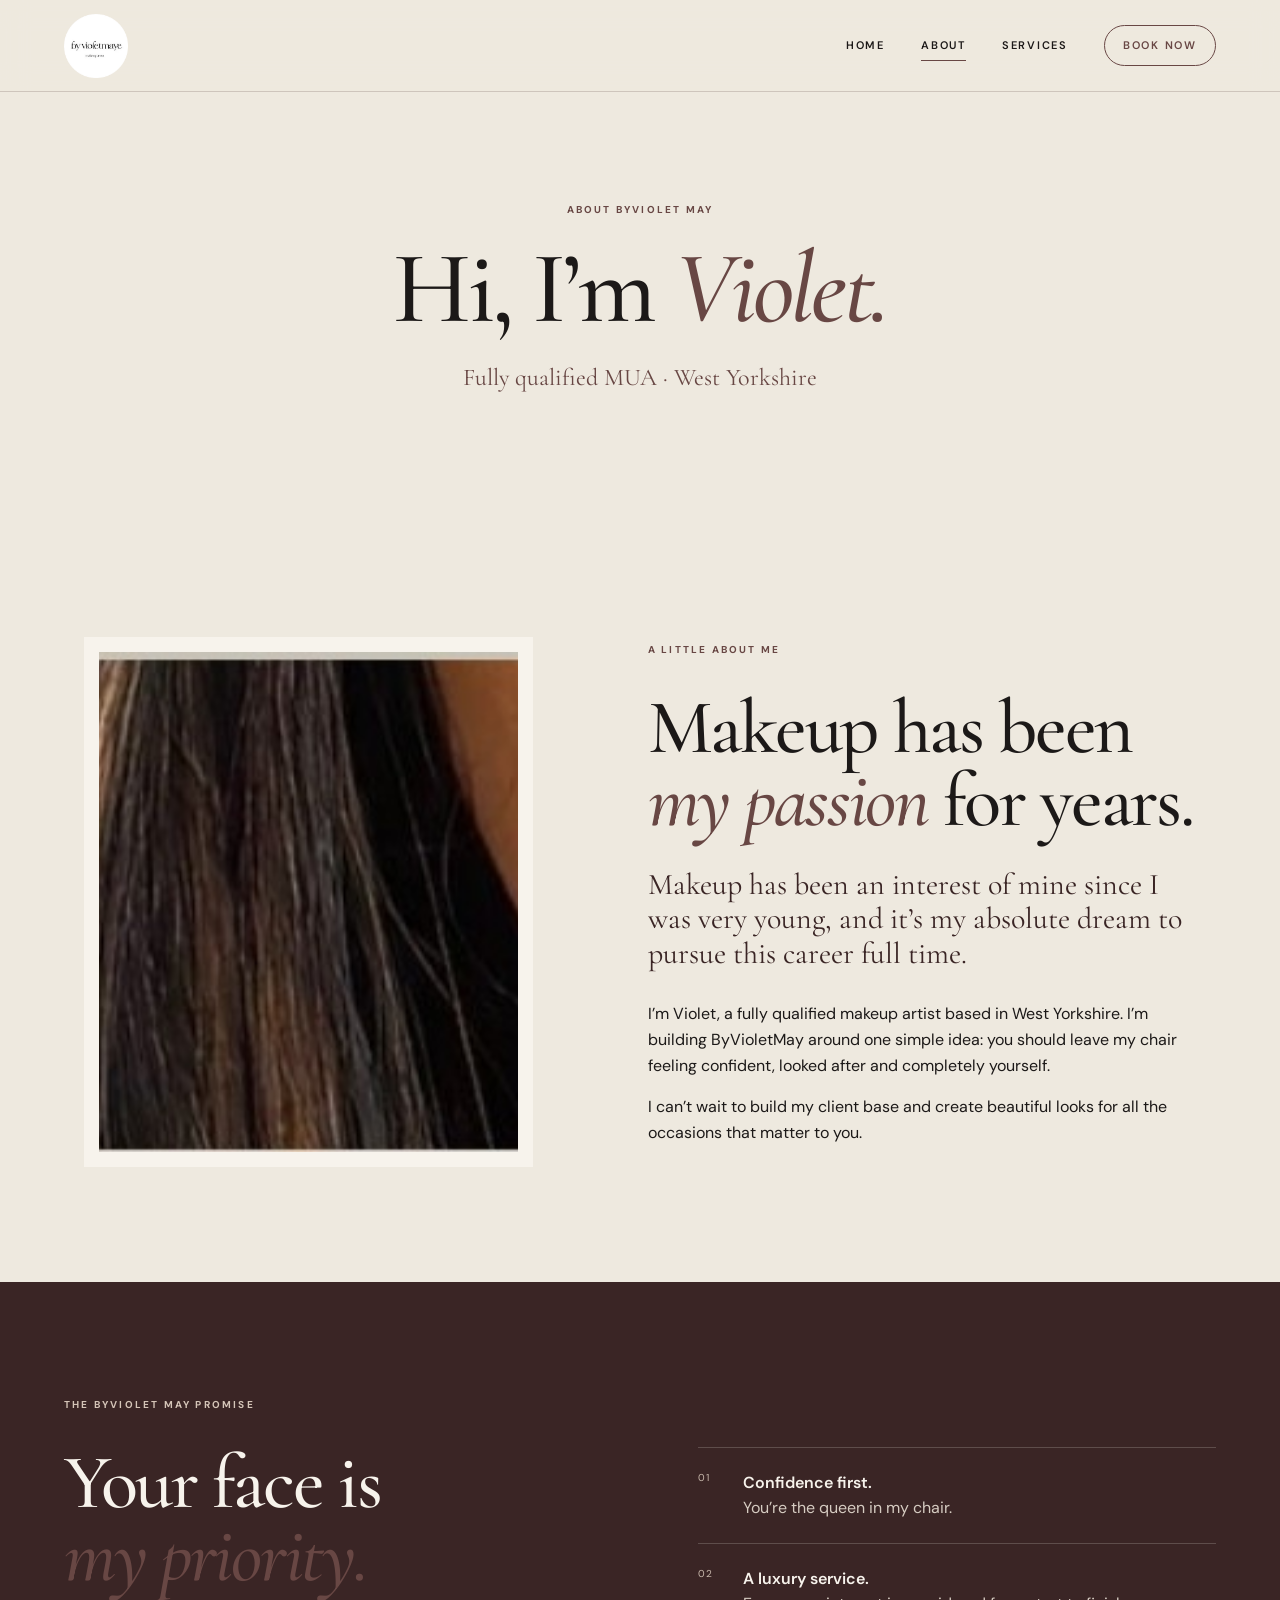
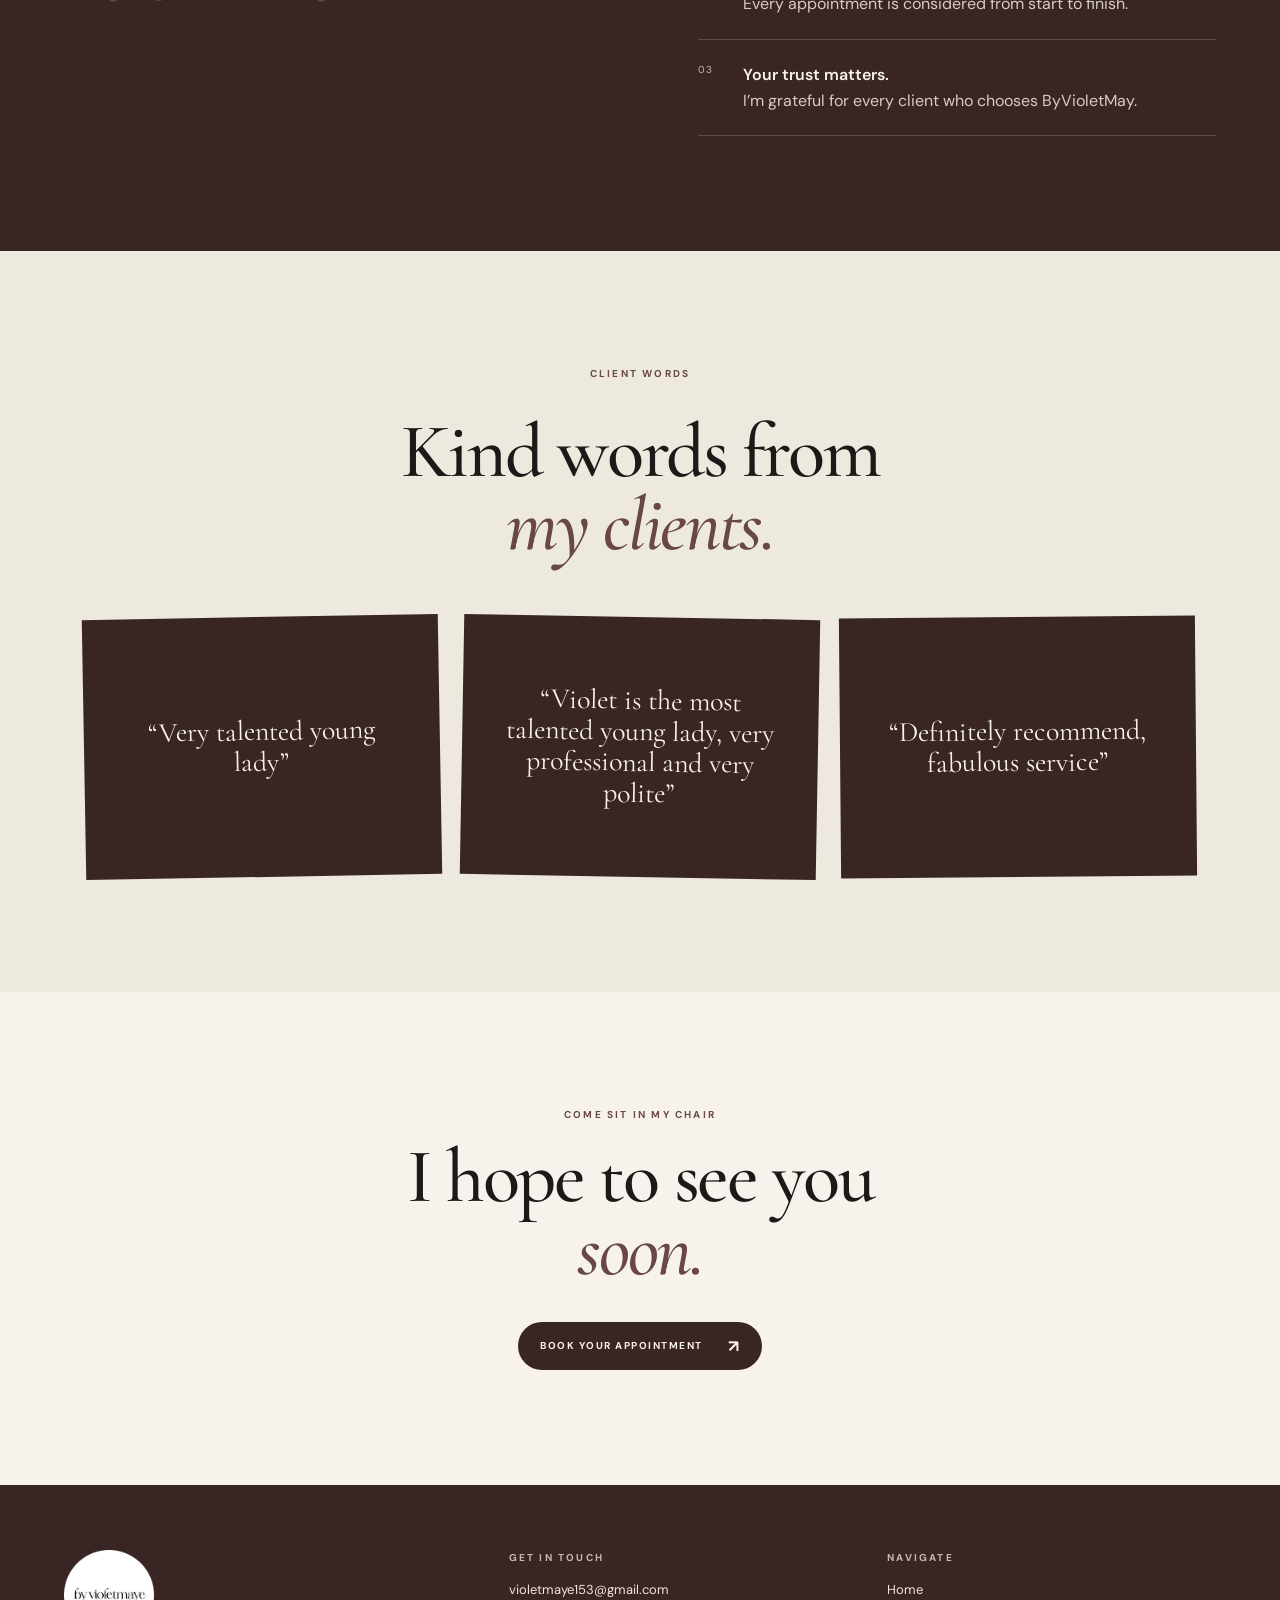
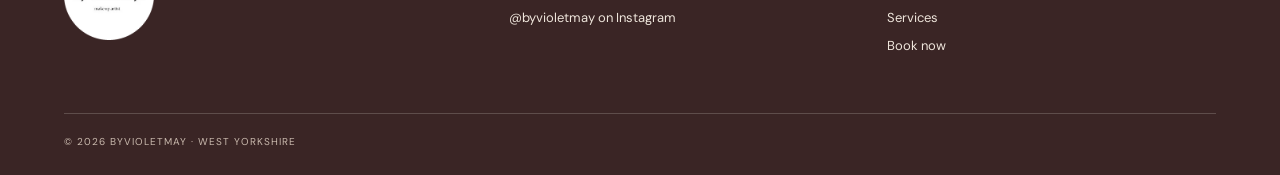
==== about.html @ a34c8482 "1st" ====
<!doctype html>
<html lang="en">
<head>
  <meta charset="utf-8"><meta name="viewport" content="width=device-width, initial-scale=1">
  <meta name="description" content="Meet Violet, the fully qualified makeup artist behind ByVioletMay.">
  <title>About Violet — ByVioletMay</title>
  <link rel="icon" type="image/png" href="assets/favicon.png"><link rel="stylesheet" href="styles.css">
</head>
<body>
<header class="site-header">
  <a class="brand" href="index.html"><img src="assets/logo.png" alt="By Violet May makeup artist logo"></a>
  <button class="menu-toggle" aria-label="Open menu" aria-expanded="false"><span></span><span></span></button>
  <nav class="nav"><a href="index.html">Home</a><a href="about.html" class="active">About</a><a href="services.html">Services</a><a class="nav-book" href="book.html">Book now</a></nav>
</header>
<main>
  <section class="page-hero">
    <p class="eyebrow">ABOUT BYVIOLET MAY</p>
    <h1>Hi, I’m <em>Violet.</em></h1>
    <p>Fully qualified MUA · West Yorkshire</p>
  </section>

  <section class="about-feature section">
    <div class="about-photo"><img src="assets/hero.jpg" alt="Makeup detail"></div>
    <div class="about-copy">
      <div class="section-kicker">A LITTLE ABOUT ME</div>
      <h2>Makeup has been<br><em>my passion</em> for years.</h2>
      <p class="large-copy">Makeup has been an interest of mine since I was very young, and it’s my absolute dream to pursue this career full time.</p>
      <p>I’m Violet, a fully qualified makeup artist based in West Yorkshire. I’m building ByVioletMay around one simple idea: you should leave my chair feeling confident, looked after and completely yourself.</p>
      <p>I can’t wait to build my client base and create beautiful looks for all the occasions that matter to you.</p>
    </div>
  </section>

  <section class="promise section section-dark">
    <div class="section-kicker">THE BYVIOLET MAY PROMISE</div>
    <div class="promise-grid">
      <h2>Your face is<br><em>my priority.</em></h2>
      <div class="promise-list">
        <div><span>01</span><p><strong>Confidence first.</strong><br>You’re the queen in my chair.</p></div>
        <div><span>02</span><p><strong>A luxury service.</strong><br>Every appointment is considered from start to finish.</p></div>
        <div><span>03</span><p><strong>Your trust matters.</strong><br>I’m grateful for every client who chooses ByVioletMay.</p></div>
      </div>
    </div>
  </section>

  <section class="reviews section">
    <div class="section-kicker">CLIENT WORDS</div>
    <h2>Kind words from<br><em>my clients.</em></h2>
    <div class="review-grid">
      <figure><blockquote>“Very talented young lady”</blockquote></figure>
      <figure><blockquote>“Violet is the most talented young lady, very professional and very polite”</blockquote></figure>
      <figure><blockquote>“Definitely recommend, fabulous service”</blockquote></figure>
    </div>
  </section>

  <section class="cta section">
    <p class="eyebrow">COME SIT IN MY CHAIR</p>
    <h2>I hope to see you<br><em>soon.</em></h2>
    <a class="button button-dark" href="book.html">Book your appointment <span>↗</span></a>
  </section>
</main>
<footer class="site-footer">
  <div class="footer-brand"><img src="assets/logo.png" alt="ByVioletMay"></div>
  <div><p class="footer-title">GET IN TOUCH</p><a href="mailto:violetmaye153@gmail.com">violetmaye153@gmail.com</a><a href="https://instagram.com/byvioletmay" target="_blank" rel="noopener">@byvioletmay on Instagram</a></div>
  <div><p class="footer-title">NAVIGATE</p><a href="index.html">Home</a><a href="services.html">Services</a><a href="book.html">Book now</a></div>
  <div class="footer-bottom">© <span id="year"></span> ByVioletMay · West Yorkshire</div>
</footer>
<script src="script.js"></script>
</body></html>
---- styles.css ----
@import url('https://fonts.googleapis.com/css2?family=Cormorant+Garamond:wght@400;500;600;700&family=DM+Sans:wght@400;500;600;700&display=swap');

:root{
  --cream:#eee9df;
  --paper:#f7f3ec;
  --ink:#1c1918;
  --brown:#684744;
  --brown-deep:#3a2525;
  --taupe:#b9afa1;
  --line:rgba(58,37,37,.18);
  --serif:"Cormorant Garamond", Georgia, serif;
  --sans:"DM Sans", Arial, sans-serif;
  --max:1240px;
}
*{box-sizing:border-box}
html{scroll-behavior:smooth}
body{margin:0;background:var(--cream);color:var(--ink);font-family:var(--sans);font-size:16px;line-height:1.6}
a{color:inherit;text-decoration:none}
img{display:block;max-width:100%}
.site-header{height:92px;padding:0 5vw;display:flex;align-items:center;justify-content:space-between;border-bottom:1px solid var(--line);position:sticky;top:0;background:rgba(238,233,223,.94);backdrop-filter:blur(14px);z-index:20}
.brand img{width:64px;height:64px;object-fit:contain}
.nav{display:flex;align-items:center;gap:36px;text-transform:uppercase;font-size:11px;letter-spacing:.16em;font-weight:600}
.nav a{padding:10px 0;position:relative}
.nav a:not(.nav-book)::after{content:"";position:absolute;left:0;bottom:3px;width:0;height:1px;background:var(--brown);transition:.25s}
.nav a:not(.nav-book):hover::after,.nav a.active:not(.nav-book)::after{width:100%}
.nav-book{border:1px solid var(--brown);padding:11px 18px!important;border-radius:100px;color:var(--brown)}
.nav-book:hover,.nav-book.active{background:var(--brown);color:var(--paper)}
.menu-toggle{display:none;background:none;border:0;width:44px;height:44px;padding:10px}
.menu-toggle span{display:block;height:1px;background:var(--ink);margin:7px 0}
.hero{max-width:var(--max);margin:auto;min-height:650px;padding:80px 5vw 95px;display:grid;grid-template-columns:1.05fr .95fr;align-items:center;gap:5vw;overflow:hidden}
.eyebrow,.section-kicker,.footer-title{font-size:10px;letter-spacing:.22em;text-transform:uppercase;font-weight:700}
.eyebrow{color:var(--brown);margin:0 0 22px}
h1,h2,h3,p{margin-top:0}
h1,h2,h3{font-family:var(--serif);font-weight:500;line-height:.95}
h1{font-size:clamp(58px,8vw,108px);letter-spacing:-.035em;margin-bottom:30px}
h2{font-size:clamp(46px,6vw,78px);letter-spacing:-.03em}
h3{font-size:38px}
em{font-style:italic;color:var(--brown)}
.hero-lede{font-size:18px;max-width:540px;color:#4b4541;margin-bottom:36px}
.hero-actions{display:flex;align-items:center;gap:28px}
.button{display:inline-flex;align-items:center;gap:25px;padding:16px 22px;border-radius:999px;text-transform:uppercase;font-size:10px;letter-spacing:.15em;font-weight:700;transition:transform .2s,background .2s}
.button span{font-size:17px;line-height:0}
.button:hover{transform:translateY(-2px)}
.button-dark{background:var(--brown-deep);color:var(--paper)}
.button-light{background:var(--paper);color:var(--brown-deep)}
.text-link{font-size:11px;text-transform:uppercase;letter-spacing:.16em;font-weight:700;color:var(--brown);display:inline-flex;gap:14px;align-items:center}
.text-link span{font-size:18px;transition:transform .2s}
.text-link:hover span{transform:translateX(4px)}
.hero-art{min-height:490px;position:relative;display:flex;align-items:center;justify-content:center}
.art-ring{width:min(440px,75vw);aspect-ratio:1;border-radius:50%;background:var(--paper);border:1px solid rgba(104,71,68,.3);position:relative;box-shadow:0 30px 80px rgba(58,37,37,.08)}
.art-ring::after{content:"";position:absolute;inset:20px;border:1px solid var(--line);border-radius:50%}
.art-word{position:absolute;font-family:var(--serif);font-size:clamp(70px,10vw,140px);color:var(--brown);letter-spacing:-.08em;transform:rotate(-8deg)}
.art-caption{position:absolute;right:2%;top:8%;font-size:10px;letter-spacing:.2em;text-transform:uppercase;line-height:1.8;color:var(--brown);text-align:right}
.art-caption span{color:var(--ink)}
.image-strip{margin:0 5vw;max-width:1400px;margin-left:auto;margin-right:auto;position:relative;overflow:hidden}
.image-strip img{width:100%;height:220px;object-fit:cover;object-position:center 45%;filter:saturate(.8)}
.strip-label{position:absolute;right:28px;bottom:18px;background:rgba(247,243,236,.92);padding:10px 14px;text-transform:uppercase;letter-spacing:.15em;font-size:9px;color:var(--brown)}
.section{padding:115px 5vw;max-width:var(--max);margin:auto}
.section-tint{max-width:none;background:#e6dfd4}
.section-dark{max-width:none;background:var(--brown-deep);color:var(--paper)}
.section-dark .section-kicker{color:#d5c5b8}
.section-kicker{color:var(--brown);margin-bottom:34px}
.intro-grid{display:grid;grid-template-columns:1fr 1fr;gap:8vw}
.intro-grid h2{margin:0}
.large-copy{font-family:var(--serif);font-size:30px;line-height:1.15;color:var(--brown-deep)}
.intro-grid .text-link{margin-top:22px}
.section-heading{display:flex;align-items:end;justify-content:space-between;gap:30px;margin-bottom:55px}
.section-heading h2{margin:0}
.service-grid{display:grid;grid-template-columns:repeat(4,1fr);border-top:1px solid var(--line);border-left:1px solid var(--line)}
.service-card{min-height:350px;padding:30px;border-right:1px solid var(--line);border-bottom:1px solid var(--line);position:relative;display:flex;flex-direction:column}
.service-card.featured{background:var(--paper)}
.service-no,.price-no{font-size:10px;letter-spacing:.15em;color:var(--brown)}
.service-card h3{margin:65px 0 12px}
.service-card p{font-size:14px;color:#625c56;max-width:220px}
.service-card strong{margin-top:auto;font-family:var(--serif);font-size:34px;font-weight:500;color:var(--brown)}
.quote{text-align:center;max-width:900px}
.quote-mark{font-family:var(--serif);font-size:90px;line-height:.5;color:var(--brown)}
blockquote{font-family:var(--serif);font-size:42px;line-height:1.1;color:var(--brown-deep);margin:20px auto}
.quote p{font-size:10px;letter-spacing:.18em;text-transform:uppercase;color:var(--brown)}
.cta{text-align:center;background:var(--paper);max-width:none}
.cta .eyebrow{margin-bottom:18px}
.cta h2{margin:0 0 35px}
.site-footer{background:var(--brown-deep);color:var(--paper);padding:65px 5vw 25px;display:grid;grid-template-columns:1.2fr 1fr 1fr;gap:50px;position:relative}
.footer-brand img{width:90px;height:90px;object-fit:contain}
.site-footer .footer-title{color:#c9b9ad;margin-bottom:14px}
.site-footer a{display:block;font-size:13px;margin:7px 0;color:#eee5db}
.footer-bottom{grid-column:1/-1;border-top:1px solid rgba(238,233,223,.2);padding-top:20px;font-size:10px;letter-spacing:.1em;text-transform:uppercase;color:#c9b9ad}
.page-hero{padding:110px 5vw 100px;max-width:var(--max);margin:auto;text-align:center}
.page-hero h1{margin-bottom:22px}
.page-hero p:last-child{font-family:var(--serif);font-size:24px;color:var(--brown)}
.page-hero-small{padding-bottom:75px}
.about-feature{display:grid;grid-template-columns:.9fr 1.1fr;gap:9vw;align-items:center}
.about-photo{background:var(--paper);padding:15px}
.about-photo img{width:100%;height:500px;object-fit:cover}
.about-copy h2{margin-bottom:30px}
.about-copy p{max-width:560px}
.promise-grid{display:grid;grid-template-columns:1fr 1fr;gap:9vw}
.promise-grid h2{margin:0;color:var(--paper)}
.promise-list>div{display:grid;grid-template-columns:45px 1fr;border-top:1px solid rgba(238,233,223,.2);padding:22px 0}
.promise-list>div:last-child{border-bottom:1px solid rgba(238,233,223,.2)}
.promise-list span{font-size:10px;letter-spacing:.15em;color:#c9b9ad}
.promise-list p{margin:0;color:#d6ccc2}
.promise-list strong{font-weight:600;color:var(--paper)}
.reviews{text-align:center}
.reviews h2{margin-bottom:55px}
.review-grid{display:grid;grid-template-columns:repeat(3,1fr);gap:22px}
.review-grid figure{margin:0;min-height:260px;background:var(--brown-deep);color:var(--paper);display:flex;align-items:center;justify-content:center;padding:35px;transform:rotate(-1deg)}
.review-grid figure:nth-child(2){transform:rotate(1deg)}
.review-grid figure:nth-child(3){transform:rotate(-.5deg)}
.review-grid blockquote{font-size:28px;color:var(--paper);margin:0}
.pricing{display:grid;grid-template-columns:.7fr 1.3fr;gap:10vw}
.pricing-intro h2{margin:0 0 28px}
.pricing-intro p{max-width:360px;color:#625c56}
.pricing-list{border-top:1px solid var(--line)}
.pricing-list article{display:grid;grid-template-columns:55px 1fr auto;align-items:center;gap:20px;padding:30px 0;border-bottom:1px solid var(--line)}
.pricing-list h3{font-size:38px;margin:0 0 3px}
.pricing-list p{font-size:13px;color:#625c56;margin:0}
.pricing-list strong{font-family:var(--serif);font-size:38px;font-weight:500;color:var(--brown-deep)}
.service-note{display:grid;grid-template-columns:.6fr 1.4fr;gap:8vw}
.service-note h2{margin:0 0 25px}
.service-note p{max-width:580px}
.booking-hero{background:var(--brown-deep);color:var(--paper);min-height:540px;padding:100px 10vw;display:grid;grid-template-columns:1fr .5fr;align-items:center}
.booking-hero .eyebrow{color:#cdbdb1}
.booking-hero h1{margin-bottom:28px}
.booking-hero>div:first-child>p:last-child{max-width:540px;font-size:17px;color:#d8cec5}
.booking-mark{font-family:var(--serif);font-size:clamp(65px,9vw,130px);line-height:.75;text-align:right;color:#d5c5b8;letter-spacing:-.06em}
.booking-options{max-width:none}
.booking-grid{display:grid;grid-template-columns:1fr 1fr;gap:22px}
.booking-card{background:var(--paper);padding:55px;min-height:390px;display:flex;flex-direction:column}
.booking-card h2{margin:35px 0 18px}
.booking-card p{max-width:430px;color:#625c56}
.booking-card .button{margin-top:auto;align-self:flex-start}
.dark-card{background:var(--brown-deep);color:var(--paper)}
.dark-card p{color:#d6ccc2}
.dark-card .card-tag{color:#c9b9ad}
.card-tag{font-size:10px;letter-spacing:.2em;font-weight:700;color:var(--brown)}
.future-booking{text-align:center;max-width:none}
.future-booking h2{margin:0 0 25px}
.future-booking p{max-width:560px;margin:0 auto;color:#625c56}
@media(max-width:900px){
  .site-header{height:78px}.brand img{width:56px;height:56px}
  .menu-toggle{display:block;z-index:31}
  .nav{position:fixed;inset:78px 0 auto 0;background:var(--cream);padding:25px 7vw 35px;display:flex;flex-direction:column;align-items:flex-start;gap:8px;transform:translateY(-130%);transition:.3s;box-shadow:0 20px 30px rgba(0,0,0,.08)}
  .nav.open{transform:translateY(0)}
  .nav a{font-size:12px;width:100%;padding:13px 0}.nav-book{margin-top:8px;text-align:center}
  .hero{grid-template-columns:1fr;min-height:auto;padding-top:75px}.hero-art{min-height:330px;order:-1}
  .art-caption{right:8%;top:2%}.art-word{font-size:92px}
  .intro-grid,.about-feature,.promise-grid,.pricing,.service-note{grid-template-columns:1fr;gap:50px}
  .service-grid{grid-template-columns:1fr 1fr}
  .service-card{min-height:300px}
  .review-grid,.booking-grid{grid-template-columns:1fr}
  .about-photo img{height:350px}
  .booking-hero{grid-template-columns:1fr;min-height:auto;padding:80px 7vw}.booking-mark{text-align:left;margin-top:40px}
  .site-footer{grid-template-columns:1fr 1fr}.footer-bottom{grid-column:1/-1}
}
@media(max-width:560px){
  .site-header{padding:0 6vw}
  .hero,.section{padding-left:6vw;padding-right:6vw}
  h1{font-size:58px}.hero-lede{font-size:16px}
  .hero-actions{align-items:flex-start;flex-direction:column;gap:20px}
  .image-strip{margin:0}.image-strip img{height:170px}.strip-label{right:12px;bottom:12px;font-size:8px}
  .section{padding-top:80px;padding-bottom:80px}
  .section-heading{align-items:flex-start;flex-direction:column;gap:20px}
  .service-grid{grid-template-columns:1fr}.service-card{min-height:280px}
  .quote blockquote{font-size:32px}
  .review-grid blockquote{font-size:24px}
  .pricing-list article{grid-template-columns:35px 1fr auto;gap:10px}.pricing-list h3{font-size:29px}.pricing-list strong{font-size:31px}
  .booking-card{padding:35px;min-height:360px}
  .site-footer{padding-left:6vw;padding-right:6vw;grid-template-columns:1fr}
  .footer-bottom{grid-column:auto}
}
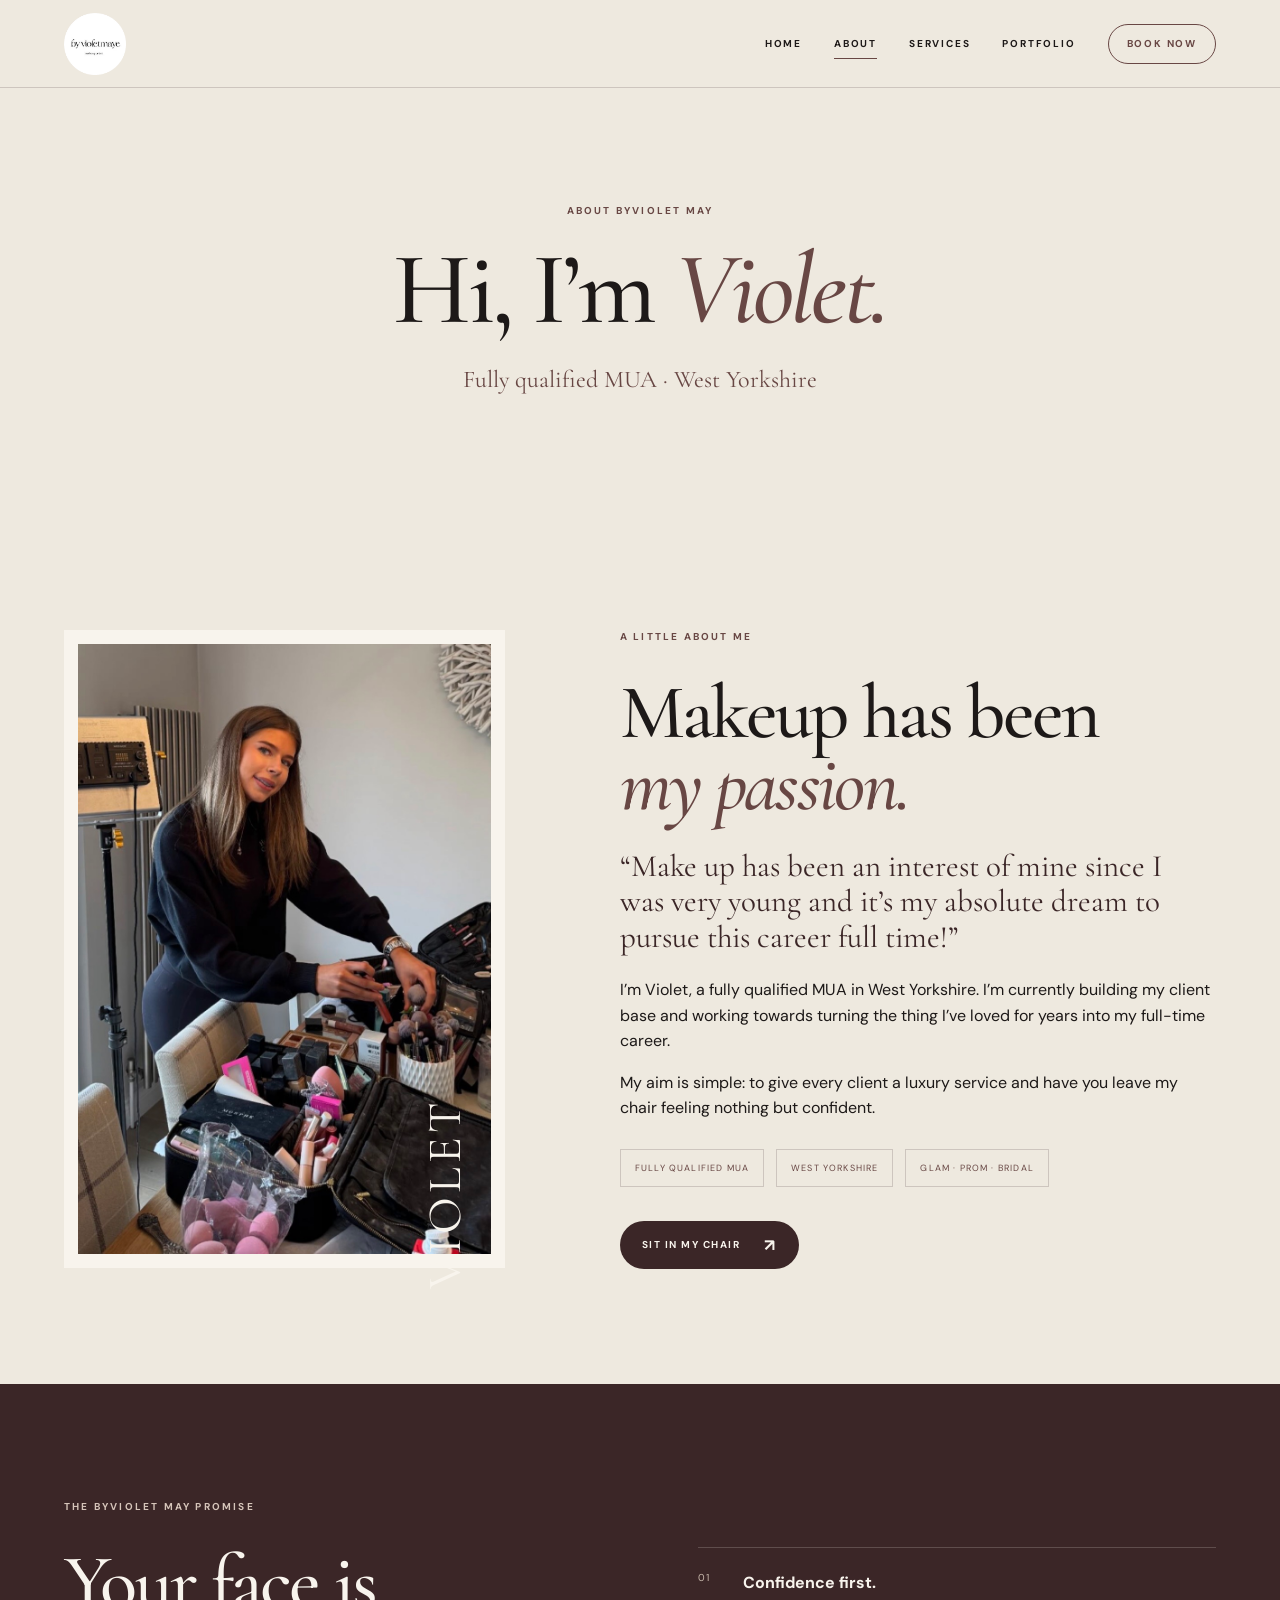
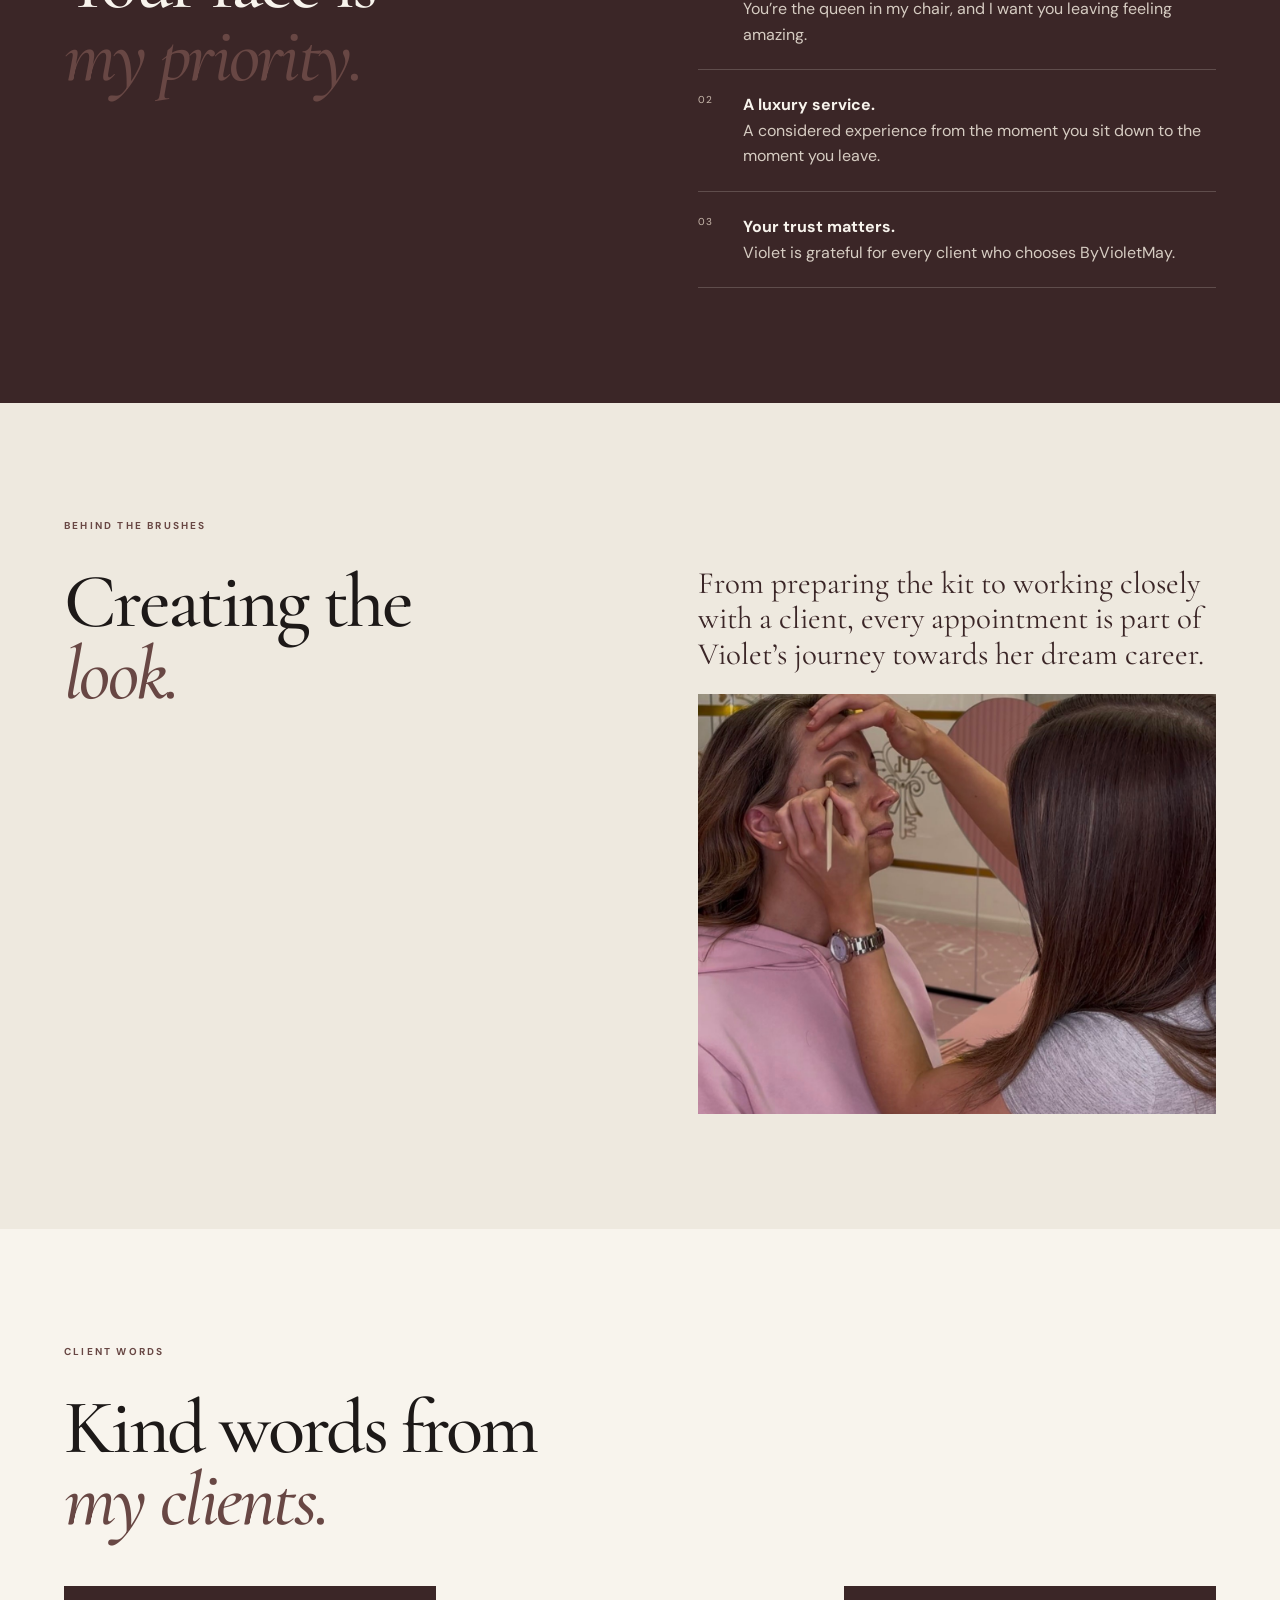
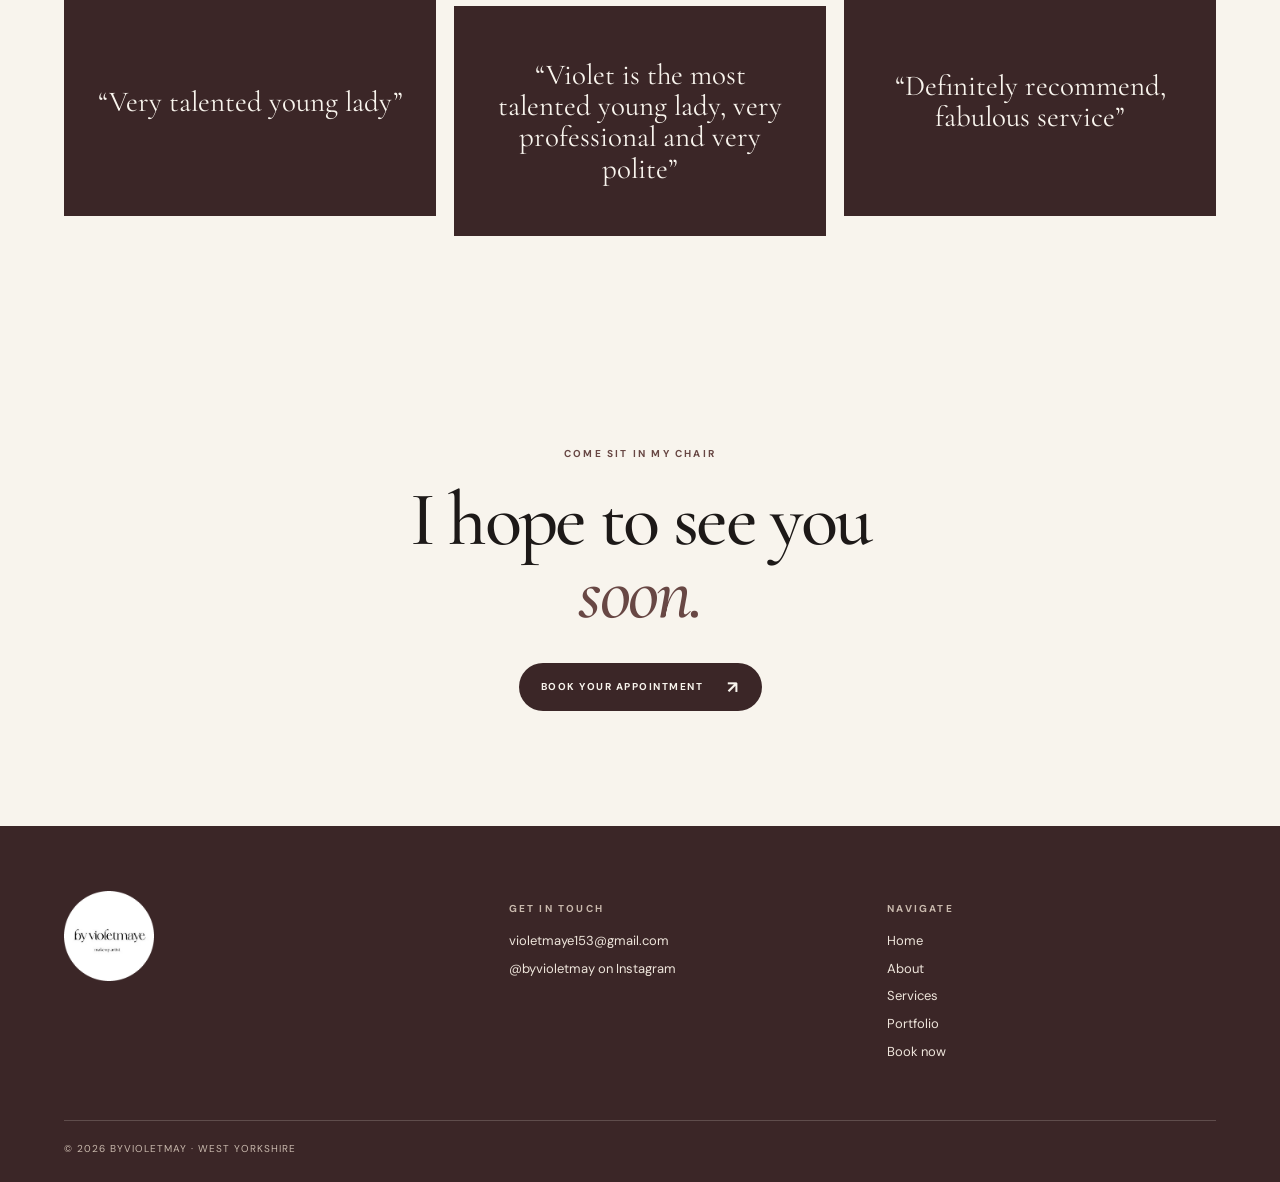
==== commit ea8a7516: "k" ====
--- a/about.html
+++ b/about.html
@@ -1,68 +1,38 @@
-<!doctype html>
-<html lang="en">
-<head>
-  <meta charset="utf-8"><meta name="viewport" content="width=device-width, initial-scale=1">
-  <meta name="description" content="Meet Violet, the fully qualified makeup artist behind ByVioletMay.">
-  <title>About Violet — ByVioletMay</title>
-  <link rel="icon" type="image/png" href="assets/favicon.png"><link rel="stylesheet" href="styles.css">
-</head>
-<body>
+<!doctype html><html lang="en"><head><meta charset="utf-8"><meta name="viewport" content="width=device-width, initial-scale=1">
+<meta name="description" content="Meet Violet, the fully qualified makeup artist behind ByVioletMay."><meta name="theme-color" content="#eee9df"><title>About Violet — ByVioletMay</title>
+<link rel="icon" type="image/png" href="assets/favicon.png"><link rel="apple-touch-icon" href="assets/favicon.png"><link rel="stylesheet" href="styles.css"></head><body>
 <header class="site-header">
-  <a class="brand" href="index.html"><img src="assets/logo.png" alt="By Violet May makeup artist logo"></a>
-  <button class="menu-toggle" aria-label="Open menu" aria-expanded="false"><span></span><span></span></button>
-  <nav class="nav"><a href="index.html">Home</a><a href="about.html" class="active">About</a><a href="services.html">Services</a><a class="nav-book" href="book.html">Book now</a></nav>
-</header>
-<main>
-  <section class="page-hero">
-    <p class="eyebrow">ABOUT BYVIOLET MAY</p>
-    <h1>Hi, I’m <em>Violet.</em></h1>
-    <p>Fully qualified MUA · West Yorkshire</p>
-  </section>
-
-  <section class="about-feature section">
-    <div class="about-photo"><img src="assets/hero.jpg" alt="Makeup detail"></div>
-    <div class="about-copy">
-      <div class="section-kicker">A LITTLE ABOUT ME</div>
-      <h2>Makeup has been<br><em>my passion</em> for years.</h2>
-      <p class="large-copy">Makeup has been an interest of mine since I was very young, and it’s my absolute dream to pursue this career full time.</p>
-      <p>I’m Violet, a fully qualified makeup artist based in West Yorkshire. I’m building ByVioletMay around one simple idea: you should leave my chair feeling confident, looked after and completely yourself.</p>
-      <p>I can’t wait to build my client base and create beautiful looks for all the occasions that matter to you.</p>
-    </div>
-  </section>
-
-  <section class="promise section section-dark">
-    <div class="section-kicker">THE BYVIOLET MAY PROMISE</div>
-    <div class="promise-grid">
-      <h2>Your face is<br><em>my priority.</em></h2>
-      <div class="promise-list">
-        <div><span>01</span><p><strong>Confidence first.</strong><br>You’re the queen in my chair.</p></div>
-        <div><span>02</span><p><strong>A luxury service.</strong><br>Every appointment is considered from start to finish.</p></div>
-        <div><span>03</span><p><strong>Your trust matters.</strong><br>I’m grateful for every client who chooses ByVioletMay.</p></div>
-      </div>
-    </div>
-  </section>
-
-  <section class="reviews section">
-    <div class="section-kicker">CLIENT WORDS</div>
-    <h2>Kind words from<br><em>my clients.</em></h2>
-    <div class="review-grid">
-      <figure><blockquote>“Very talented young lady”</blockquote></figure>
-      <figure><blockquote>“Violet is the most talented young lady, very professional and very polite”</blockquote></figure>
-      <figure><blockquote>“Definitely recommend, fabulous service”</blockquote></figure>
-    </div>
-  </section>
-
-  <section class="cta section">
-    <p class="eyebrow">COME SIT IN MY CHAIR</p>
-    <h2>I hope to see you<br><em>soon.</em></h2>
-    <a class="button button-dark" href="book.html">Book your appointment <span>↗</span></a>
-  </section>
-</main>
-<footer class="site-footer">
-  <div class="footer-brand"><img src="assets/logo.png" alt="ByVioletMay"></div>
-  <div><p class="footer-title">GET IN TOUCH</p><a href="mailto:violetmaye153@gmail.com">violetmaye153@gmail.com</a><a href="https://instagram.com/byvioletmay" target="_blank" rel="noopener">@byvioletmay on Instagram</a></div>
-  <div><p class="footer-title">NAVIGATE</p><a href="index.html">Home</a><a href="services.html">Services</a><a href="book.html">Book now</a></div>
-  <div class="footer-bottom">© <span id="year"></span> ByVioletMay · West Yorkshire</div>
-</footer>
-<script src="script.js"></script>
-</body></html>
+<a class="brand" href="index.html" aria-label="ByVioletMay home"><img src="assets/logo.png" alt="By Violet May makeup artist logo"></a>
+<button class="menu-toggle" aria-label="Open menu" aria-expanded="false"><span></span><span></span></button>
+<nav class="nav" aria-label="Main navigation">
+<a href="index.html" class="">Home</a>
+<a href="about.html" class="active">About</a>
+<a href="services.html" class="">Services</a>
+<a href="gallery.html" class="">Portfolio</a>
+<a class="nav-book " href="book.html">Book now</a>
+</nav></header><main><section class="page-hero"><p class="eyebrow">ABOUT BYVIOLET MAY</p><h1>Hi, I’m <em>Violet.</em></h1><p>Fully qualified MUA · West Yorkshire</p></section>
+<section class="section about-feature">
+<div class="about-photo"><button class="portfolio-item" data-lightbox-image="assets/violet-about.jpeg" data-alt="Violet, founder of ByVioletMay" aria-label="View Violet full size"><img src="assets/violet-about.jpeg" alt="Violet, founder of ByVioletMay"></button></div>
+<div class="about-copy"><div class="section-kicker">A LITTLE ABOUT ME</div><h2>Makeup has been<br><em>my passion.</em></h2>
+<p class="large-copy">“Make up has been an interest of mine since I was very young and it’s my absolute dream to pursue this career full time!”</p>
+<p>I’m Violet, a fully qualified MUA in West Yorkshire. I’m currently building my client base and working towards turning the thing I’ve loved for years into my full-time career.</p>
+<p>My aim is simple: to give every client a luxury service and have you leave my chair feeling nothing but confident.</p>
+<div class="about-facts"><span class="fact">Fully qualified MUA</span><span class="fact">West Yorkshire</span><span class="fact">Glam · Prom · Bridal</span></div>
+<a class="button button-dark" href="book.html">Sit in my chair <span>↗</span></a></div></section>
+<section class="section section-dark"><div class="section-kicker">THE BYVIOLET MAY PROMISE</div><div class="promise-grid"><h2>Your face is<br><em>my priority.</em></h2><div class="promise-list">
+<div><span>01</span><p><strong>Confidence first.</strong><br>You’re the queen in my chair, and I want you leaving feeling amazing.</p></div>
+<div><span>02</span><p><strong>A luxury service.</strong><br>A considered experience from the moment you sit down to the moment you leave.</p></div>
+<div><span>03</span><p><strong>Your trust matters.</strong><br>Violet is grateful for every client who chooses ByVioletMay.</p></div></div></div></section>
+<section class="section"><div class="section-kicker">BEHIND THE BRUSHES</div><div class="intro-grid"><h2>Creating the<br><em>look.</em></h2><div><p class="large-copy">From preparing the kit to working closely with a client, every appointment is part of Violet’s journey towards her dream career.</p><button class="portfolio-item image-card" style="width:100%;height:420px" data-lightbox-image="assets/behind-01.jpeg" data-alt="Violet applying makeup to a client" aria-label="View behind the scenes full size"><img src="assets/behind-01.jpeg" alt="Violet applying makeup to a client"><span class="view-label">View full size</span></button></div></div></section>
+<section class="section reviews"><div class="section-kicker">CLIENT WORDS</div><h2>Kind words from<br><em>my clients.</em></h2><div class="review-grid"><figure><blockquote>“Very talented young lady”</blockquote></figure><figure><blockquote>“Violet is the most talented young lady, very professional and very polite”</blockquote></figure><figure><blockquote>“Definitely recommend, fabulous service”</blockquote></figure></div></section>
+<section class="section cta"><p class="eyebrow">COME SIT IN MY CHAIR</p><h2>I hope to see you<br><em>soon.</em></h2><a class="button button-dark" href="book.html">Book your appointment <span>↗</span></a></section></main><footer class="site-footer">
+<div class="footer-brand"><img src="assets/logo.png" alt="ByVioletMay"></div>
+<div><p class="footer-title">GET IN TOUCH</p><a href="mailto:violetmaye153@gmail.com">violetmaye153@gmail.com</a><a href="https://instagram.com/byvioletmay" target="_blank" rel="noopener">@byvioletmay on Instagram</a></div>
+<div><p class="footer-title">NAVIGATE</p><a href="index.html">Home</a><a href="about.html">About</a><a href="services.html">Services</a><a href="gallery.html">Portfolio</a><a href="book.html">Book now</a></div>
+<div class="footer-bottom">© <span id="year"></span> ByVioletMay · West Yorkshire</div>
+</footer><div class="lightbox" aria-hidden="true">
+<button class="lightbox-close" aria-label="Close">×</button>
+<div class="lightbox-content">
+<img class="lightbox-image" alt="">
+<video class="lightbox-video" playsinline></video>
+</div></div><script src="script.js"></script></body></html>
--- a/styles.css
+++ b/styles.css
@@ -1,171 +1,157 @@
-@import url('https://fonts.googleapis.com/css2?family=Cormorant+Garamond:wght@400;500;600;700&family=DM+Sans:wght@400;500;600;700&display=swap');
+@import url('https://fonts.googleapis.com/css2?family=Cormorant+Garamond:ital,wght@0,400;0,500;0,600;1,400;1,500;1,600&family=DM+Sans:wght@400;500;600;700&display=swap');
 
 :root{
-  --cream:#eee9df;
-  --paper:#f7f3ec;
-  --ink:#1c1918;
-  --brown:#684744;
-  --brown-deep:#3a2525;
-  --taupe:#b9afa1;
-  --line:rgba(58,37,37,.18);
-  --serif:"Cormorant Garamond", Georgia, serif;
-  --sans:"DM Sans", Arial, sans-serif;
-  --max:1240px;
+  --cream:#eee9df; --paper:#f8f4ed; --ink:#1d1918; --brown:#684744;
+  --deep:#3b2627; --muted:#81756d; --line:rgba(59,38,39,.18);
+  --serif:"Cormorant Garamond",Georgia,serif; --sans:"DM Sans",Arial,sans-serif;
+  --max:1280px;
 }
 *{box-sizing:border-box}
 html{scroll-behavior:smooth}
-body{margin:0;background:var(--cream);color:var(--ink);font-family:var(--sans);font-size:16px;line-height:1.6}
+body{margin:0;background:var(--cream);color:var(--ink);font-family:var(--sans);line-height:1.6}
+body.modal-open{overflow:hidden}
 a{color:inherit;text-decoration:none}
+button{font:inherit}
 img{display:block;max-width:100%}
-.site-header{height:92px;padding:0 5vw;display:flex;align-items:center;justify-content:space-between;border-bottom:1px solid var(--line);position:sticky;top:0;background:rgba(238,233,223,.94);backdrop-filter:blur(14px);z-index:20}
-.brand img{width:64px;height:64px;object-fit:contain}
-.nav{display:flex;align-items:center;gap:36px;text-transform:uppercase;font-size:11px;letter-spacing:.16em;font-weight:600}
+.site-header{height:88px;padding:0 5vw;display:flex;align-items:center;justify-content:space-between;border-bottom:1px solid var(--line);position:sticky;top:0;background:rgba(238,233,223,.93);backdrop-filter:blur(16px);z-index:50}
+.brand img{width:62px;height:62px;object-fit:contain}
+.nav{display:flex;align-items:center;gap:32px;text-transform:uppercase;font-size:10px;letter-spacing:.18em;font-weight:700}
 .nav a{padding:10px 0;position:relative}
 .nav a:not(.nav-book)::after{content:"";position:absolute;left:0;bottom:3px;width:0;height:1px;background:var(--brown);transition:.25s}
-.nav a:not(.nav-book):hover::after,.nav a.active:not(.nav-book)::after{width:100%}
+.nav a:hover::after,.nav a.active:not(.nav-book)::after{width:100%}
 .nav-book{border:1px solid var(--brown);padding:11px 18px!important;border-radius:100px;color:var(--brown)}
 .nav-book:hover,.nav-book.active{background:var(--brown);color:var(--paper)}
-.menu-toggle{display:none;background:none;border:0;width:44px;height:44px;padding:10px}
+.menu-toggle{display:none;background:none;border:0;width:44px;height:44px;padding:8px}
 .menu-toggle span{display:block;height:1px;background:var(--ink);margin:7px 0}
-.hero{max-width:var(--max);margin:auto;min-height:650px;padding:80px 5vw 95px;display:grid;grid-template-columns:1.05fr .95fr;align-items:center;gap:5vw;overflow:hidden}
+.hero{position:relative;min-height:730px;display:grid;grid-template-columns:1fr 1fr;align-items:center;overflow:hidden}
+.hero-copy{position:relative;z-index:2;padding:100px 5vw 100px max(5vw,calc((100vw - var(--max))/2))}
+.hero-photo{position:absolute;right:0;top:0;width:53%;height:100%;overflow:hidden}
+.hero-photo img{width:100%;height:100%;object-fit:cover;object-position:center 38%;filter:saturate(.82)}
+.hero-photo::after{content:"";position:absolute;inset:0;background:linear-gradient(90deg,var(--cream) 0%,rgba(238,233,223,.68) 14%,rgba(238,233,223,.04) 48%,rgba(59,38,39,.08) 100%)}
+.hero-copy h1{max-width:720px}
 .eyebrow,.section-kicker,.footer-title{font-size:10px;letter-spacing:.22em;text-transform:uppercase;font-weight:700}
 .eyebrow{color:var(--brown);margin:0 0 22px}
-h1,h2,h3,p{margin-top:0}
-h1,h2,h3{font-family:var(--serif);font-weight:500;line-height:.95}
-h1{font-size:clamp(58px,8vw,108px);letter-spacing:-.035em;margin-bottom:30px}
-h2{font-size:clamp(46px,6vw,78px);letter-spacing:-.03em}
-h3{font-size:38px}
+h1,h2,h3{font-family:var(--serif);font-weight:500;line-height:.94;letter-spacing:-.035em}
+h1{font-size:clamp(64px,8vw,112px);margin:0 0 28px}
+h2{font-size:clamp(48px,6vw,80px);margin:0}
+h3{font-size:36px}
 em{font-style:italic;color:var(--brown)}
-.hero-lede{font-size:18px;max-width:540px;color:#4b4541;margin-bottom:36px}
+.hero-lede{font-size:18px;max-width:530px;color:#514a45;margin:0 0 34px}
 .hero-actions{display:flex;align-items:center;gap:28px}
-.button{display:inline-flex;align-items:center;gap:25px;padding:16px 22px;border-radius:999px;text-transform:uppercase;font-size:10px;letter-spacing:.15em;font-weight:700;transition:transform .2s,background .2s}
-.button span{font-size:17px;line-height:0}
-.button:hover{transform:translateY(-2px)}
-.button-dark{background:var(--brown-deep);color:var(--paper)}
-.button-light{background:var(--paper);color:var(--brown-deep)}
-.text-link{font-size:11px;text-transform:uppercase;letter-spacing:.16em;font-weight:700;color:var(--brown);display:inline-flex;gap:14px;align-items:center}
-.text-link span{font-size:18px;transition:transform .2s}
-.text-link:hover span{transform:translateX(4px)}
-.hero-art{min-height:490px;position:relative;display:flex;align-items:center;justify-content:center}
-.art-ring{width:min(440px,75vw);aspect-ratio:1;border-radius:50%;background:var(--paper);border:1px solid rgba(104,71,68,.3);position:relative;box-shadow:0 30px 80px rgba(58,37,37,.08)}
-.art-ring::after{content:"";position:absolute;inset:20px;border:1px solid var(--line);border-radius:50%}
-.art-word{position:absolute;font-family:var(--serif);font-size:clamp(70px,10vw,140px);color:var(--brown);letter-spacing:-.08em;transform:rotate(-8deg)}
-.art-caption{position:absolute;right:2%;top:8%;font-size:10px;letter-spacing:.2em;text-transform:uppercase;line-height:1.8;color:var(--brown);text-align:right}
-.art-caption span{color:var(--ink)}
-.image-strip{margin:0 5vw;max-width:1400px;margin-left:auto;margin-right:auto;position:relative;overflow:hidden}
-.image-strip img{width:100%;height:220px;object-fit:cover;object-position:center 45%;filter:saturate(.8)}
-.strip-label{position:absolute;right:28px;bottom:18px;background:rgba(247,243,236,.92);padding:10px 14px;text-transform:uppercase;letter-spacing:.15em;font-size:9px;color:var(--brown)}
+.button{display:inline-flex;align-items:center;gap:24px;padding:16px 22px;border-radius:999px;text-transform:uppercase;font-size:10px;letter-spacing:.15em;font-weight:700;transition:.2s}
+.button span{font-size:17px;line-height:0}.button:hover{transform:translateY(-2px)}
+.button-dark{background:var(--deep);color:var(--paper)} .button-light{background:var(--paper);color:var(--deep)}
+.text-link{font-size:10px;text-transform:uppercase;letter-spacing:.16em;font-weight:700;color:var(--brown);display:inline-flex;gap:14px;align-items:center}
+.text-link span{font-size:18px;transition:.2s}.text-link:hover span{transform:translateX(4px)}
+.hero-stamp{position:absolute;right:6%;bottom:8%;z-index:3;border:1px solid rgba(255,255,255,.55);color:white;width:132px;height:132px;border-radius:50%;display:grid;place-items:center;text-align:center;font-family:var(--serif);font-size:20px;line-height:1;background:rgba(59,38,39,.18);backdrop-filter:blur(8px)}
 .section{padding:115px 5vw;max-width:var(--max);margin:auto}
-.section-tint{max-width:none;background:#e6dfd4}
-.section-dark{max-width:none;background:var(--brown-deep);color:var(--paper)}
-.section-dark .section-kicker{color:#d5c5b8}
-.section-kicker{color:var(--brown);margin-bottom:34px}
-.intro-grid{display:grid;grid-template-columns:1fr 1fr;gap:8vw}
-.intro-grid h2{margin:0}
-.large-copy{font-family:var(--serif);font-size:30px;line-height:1.15;color:var(--brown-deep)}
-.intro-grid .text-link{margin-top:22px}
-.section-heading{display:flex;align-items:end;justify-content:space-between;gap:30px;margin-bottom:55px}
-.section-heading h2{margin:0}
-.service-grid{display:grid;grid-template-columns:repeat(4,1fr);border-top:1px solid var(--line);border-left:1px solid var(--line)}
-.service-card{min-height:350px;padding:30px;border-right:1px solid var(--line);border-bottom:1px solid var(--line);position:relative;display:flex;flex-direction:column}
-.service-card.featured{background:var(--paper)}
-.service-no,.price-no{font-size:10px;letter-spacing:.15em;color:var(--brown)}
-.service-card h3{margin:65px 0 12px}
-.service-card p{font-size:14px;color:#625c56;max-width:220px}
-.service-card strong{margin-top:auto;font-family:var(--serif);font-size:34px;font-weight:500;color:var(--brown)}
-.quote{text-align:center;max-width:900px}
-.quote-mark{font-family:var(--serif);font-size:90px;line-height:.5;color:var(--brown)}
-blockquote{font-family:var(--serif);font-size:42px;line-height:1.1;color:var(--brown-deep);margin:20px auto}
+.section-full{max-width:none}
+.section-tint{background:#e3dcd1;max-width:none}
+.section-dark{background:var(--deep);color:var(--paper);max-width:none}
+.section-dark .section-kicker{color:#d6c5ba}
+.section-kicker{color:var(--brown);margin-bottom:32px}
+.intro-grid{display:grid;grid-template-columns:1fr 1fr;gap:9vw}
+.large-copy{font-family:var(--serif);font-size:31px;line-height:1.14;color:var(--deep);margin:0 0 22px}
+.intro-grid p:not(.large-copy){max-width:580px}
+.intro-grid .text-link{margin-top:14px}
+.split-photo{display:grid;grid-template-columns:1.05fr .95fr;min-height:650px}
+.split-photo .photo-side{min-height:600px}
+.photo-side img{width:100%;height:100%;object-fit:cover}
+.split-copy{padding:110px max(5vw,calc((100vw - var(--max))/2)) 110px 8vw;display:flex;flex-direction:column;justify-content:center}
+.split-copy h2{margin-bottom:28px}.split-copy p{max-width:520px}
+.signature{font-family:var(--serif);font-size:28px;color:var(--brown);margin-top:28px}
+.portfolio-head{display:flex;justify-content:space-between;align-items:end;gap:30px;margin-bottom:48px}
+.portfolio-grid{display:grid;grid-template-columns:repeat(12,1fr);gap:14px}
+.portfolio-item{position:relative;overflow:hidden;cursor:pointer;background:var(--paper);min-height:300px;border:0;padding:0;width:100%;display:block}
+.portfolio-item:nth-child(1){grid-column:span 5;grid-row:span 2}
+.portfolio-item:nth-child(2){grid-column:span 3}
+.portfolio-item:nth-child(3){grid-column:span 4}
+.portfolio-item:nth-child(4){grid-column:span 4}
+.portfolio-item:nth-child(5){grid-column:span 3}
+.portfolio-item:nth-child(6){grid-column:span 5;grid-row:span 2}
+.portfolio-item:nth-child(7){grid-column:span 4}
+.portfolio-item:nth-child(8){grid-column:span 4}
+.portfolio-item:nth-child(9){grid-column:span 4}
+.portfolio-item img,.portfolio-item video{width:100%;height:100%;min-height:300px;object-fit:cover;transition:transform .5s}
+.portfolio-item:hover img,.portfolio-item:hover video{transform:scale(1.035)}
+.video-item::after{content:"";position:absolute;inset:0;background:linear-gradient(180deg,transparent 60%,rgba(0,0,0,.25));pointer-events:none}
+.play-icon{position:absolute;left:50%;top:50%;transform:translate(-50%,-50%);width:0;height:0;border-top:15px solid transparent;border-bottom:15px solid transparent;border-left:22px solid white;filter:drop-shadow(0 2px 7px rgba(0,0,0,.35));z-index:2}
+.video-label{position:absolute;left:18px;bottom:16px;color:white;font-size:9px;text-transform:uppercase;letter-spacing:.18em;z-index:2}
+.image-card{position:relative}
+.image-card .view-label{position:absolute;left:18px;bottom:16px;background:rgba(248,244,237,.9);padding:7px 10px;font-size:8px;letter-spacing:.16em;text-transform:uppercase;color:var(--brown);opacity:0;transform:translateY(5px);transition:.25s}
+.image-card:hover .view-label{opacity:1;transform:translateY(0)}
+.quote{text-align:center;max-width:980px}
+.quote-mark{font-family:var(--serif);font-size:100px;line-height:.45;color:var(--brown)}
+blockquote{font-family:var(--serif);font-size:42px;line-height:1.08;color:var(--deep);margin:25px auto}
 .quote p{font-size:10px;letter-spacing:.18em;text-transform:uppercase;color:var(--brown)}
+.reviews{background:var(--paper);max-width:none}
+.review-grid{display:grid;grid-template-columns:repeat(3,1fr);gap:18px;margin-top:50px}
+.review-grid figure{margin:0;min-height:230px;background:var(--deep);color:var(--paper);display:flex;align-items:center;justify-content:center;padding:32px}
+.review-grid figure:nth-child(2){transform:translateY(20px)} .review-grid blockquote{color:var(--paper);font-size:29px;margin:0;text-align:center}
 .cta{text-align:center;background:var(--paper);max-width:none}
-.cta .eyebrow{margin-bottom:18px}
-.cta h2{margin:0 0 35px}
-.site-footer{background:var(--brown-deep);color:var(--paper);padding:65px 5vw 25px;display:grid;grid-template-columns:1.2fr 1fr 1fr;gap:50px;position:relative}
-.footer-brand img{width:90px;height:90px;object-fit:contain}
-.site-footer .footer-title{color:#c9b9ad;margin-bottom:14px}
-.site-footer a{display:block;font-size:13px;margin:7px 0;color:#eee5db}
-.footer-bottom{grid-column:1/-1;border-top:1px solid rgba(238,233,223,.2);padding-top:20px;font-size:10px;letter-spacing:.1em;text-transform:uppercase;color:#c9b9ad}
-.page-hero{padding:110px 5vw 100px;max-width:var(--max);margin:auto;text-align:center}
-.page-hero h1{margin-bottom:22px}
-.page-hero p:last-child{font-family:var(--serif);font-size:24px;color:var(--brown)}
-.page-hero-small{padding-bottom:75px}
-.about-feature{display:grid;grid-template-columns:.9fr 1.1fr;gap:9vw;align-items:center}
-.about-photo{background:var(--paper);padding:15px}
-.about-photo img{width:100%;height:500px;object-fit:cover}
-.about-copy h2{margin-bottom:30px}
-.about-copy p{max-width:560px}
+.cta h2{margin-bottom:34px}
+.page-hero{padding:115px 5vw 90px;max-width:var(--max);margin:auto;text-align:center}
+.page-hero h1{margin-bottom:20px}.page-hero p:last-child{font-family:var(--serif);font-size:24px;color:var(--brown)}
+.page-hero-small{padding-bottom:70px}
+.about-feature{display:grid;grid-template-columns:.85fr 1.15fr;gap:9vw;align-items:center}
+.about-photo{position:relative;background:var(--paper);padding:14px}
+.about-photo img{width:100%;height:100%;object-fit:cover;object-position:center 32%}
+.about-photo > .portfolio-item{height:610px}.about-photo::before{content:"VIOLET";position:absolute;z-index:2;right:-35px;bottom:35px;color:var(--paper);font-family:var(--serif);font-size:48px;transform:rotate(-90deg);letter-spacing:.08em}
+.about-copy h2{margin-bottom:28px}.about-copy p{max-width:590px}
+.about-facts{display:flex;flex-wrap:wrap;gap:12px;margin:28px 0 34px}
+.fact{border:1px solid var(--line);padding:11px 14px;text-transform:uppercase;letter-spacing:.13em;font-size:9px;color:var(--brown)}
 .promise-grid{display:grid;grid-template-columns:1fr 1fr;gap:9vw}
-.promise-grid h2{margin:0;color:var(--paper)}
+.promise-grid h2{color:var(--paper)}
 .promise-list>div{display:grid;grid-template-columns:45px 1fr;border-top:1px solid rgba(238,233,223,.2);padding:22px 0}
 .promise-list>div:last-child{border-bottom:1px solid rgba(238,233,223,.2)}
-.promise-list span{font-size:10px;letter-spacing:.15em;color:#c9b9ad}
-.promise-list p{margin:0;color:#d6ccc2}
-.promise-list strong{font-weight:600;color:var(--paper)}
-.reviews{text-align:center}
-.reviews h2{margin-bottom:55px}
-.review-grid{display:grid;grid-template-columns:repeat(3,1fr);gap:22px}
-.review-grid figure{margin:0;min-height:260px;background:var(--brown-deep);color:var(--paper);display:flex;align-items:center;justify-content:center;padding:35px;transform:rotate(-1deg)}
-.review-grid figure:nth-child(2){transform:rotate(1deg)}
-.review-grid figure:nth-child(3){transform:rotate(-.5deg)}
-.review-grid blockquote{font-size:28px;color:var(--paper);margin:0}
-.pricing{display:grid;grid-template-columns:.7fr 1.3fr;gap:10vw}
-.pricing-intro h2{margin:0 0 28px}
-.pricing-intro p{max-width:360px;color:#625c56}
+.promise-list span{font-size:10px;letter-spacing:.15em;color:#c9b9ad}.promise-list p{margin:0;color:#d6ccc2}.promise-list strong{color:var(--paper)}
+.services-photo{position:relative;min-height:500px;overflow:hidden}
+.services-photo img{width:100%;height:560px;object-fit:cover;object-position:center 45%}
+.services-photo .overlay-title{position:absolute;inset:auto 6vw 45px;color:white;font-family:var(--serif);font-size:clamp(50px,8vw,105px);line-height:.8}
+.pricing{display:grid;grid-template-columns:.65fr 1.35fr;gap:10vw}
+.pricing-intro h2{margin-bottom:28px}.pricing-intro p{max-width:380px;color:#625c56}
 .pricing-list{border-top:1px solid var(--line)}
-.pricing-list article{display:grid;grid-template-columns:55px 1fr auto;align-items:center;gap:20px;padding:30px 0;border-bottom:1px solid var(--line)}
-.pricing-list h3{font-size:38px;margin:0 0 3px}
-.pricing-list p{font-size:13px;color:#625c56;margin:0}
-.pricing-list strong{font-family:var(--serif);font-size:38px;font-weight:500;color:var(--brown-deep)}
-.service-note{display:grid;grid-template-columns:.6fr 1.4fr;gap:8vw}
-.service-note h2{margin:0 0 25px}
-.service-note p{max-width:580px}
-.booking-hero{background:var(--brown-deep);color:var(--paper);min-height:540px;padding:100px 10vw;display:grid;grid-template-columns:1fr .5fr;align-items:center}
-.booking-hero .eyebrow{color:#cdbdb1}
-.booking-hero h1{margin-bottom:28px}
-.booking-hero>div:first-child>p:last-child{max-width:540px;font-size:17px;color:#d8cec5}
-.booking-mark{font-family:var(--serif);font-size:clamp(65px,9vw,130px);line-height:.75;text-align:right;color:#d5c5b8;letter-spacing:-.06em}
-.booking-options{max-width:none}
-.booking-grid{display:grid;grid-template-columns:1fr 1fr;gap:22px}
-.booking-card{background:var(--paper);padding:55px;min-height:390px;display:flex;flex-direction:column}
-.booking-card h2{margin:35px 0 18px}
-.booking-card p{max-width:430px;color:#625c56}
-.booking-card .button{margin-top:auto;align-self:flex-start}
-.dark-card{background:var(--brown-deep);color:var(--paper)}
-.dark-card p{color:#d6ccc2}
-.dark-card .card-tag{color:#c9b9ad}
-.card-tag{font-size:10px;letter-spacing:.2em;font-weight:700;color:var(--brown)}
-.future-booking{text-align:center;max-width:none}
-.future-booking h2{margin:0 0 25px}
-.future-booking p{max-width:560px;margin:0 auto;color:#625c56}
+.pricing-list article{display:grid;grid-template-columns:50px 1fr auto;align-items:center;gap:18px;padding:29px 0;border-bottom:1px solid var(--line)}
+.pricing-list h3{font-size:37px;margin:0 0 3px}.pricing-list p{font-size:13px;color:#625c56;margin:0}.pricing-list strong{font-family:var(--serif);font-size:39px;font-weight:500;color:var(--deep)}
+.service-note{display:grid;grid-template-columns:.6fr 1.4fr;gap:8vw}.service-note h2{margin:0 0 25px}.service-note p{max-width:580px}
+.booking-hero{background:var(--deep);color:var(--paper);min-height:560px;padding:100px max(10vw,calc((100vw - var(--max))/2));display:grid;grid-template-columns:1fr .5fr;align-items:center;position:relative;overflow:hidden}
+.booking-hero::after{content:"";position:absolute;right:-12vw;bottom:-28vw;width:55vw;height:55vw;border-radius:50%;background:url("assets/look-03.jpeg") center/cover;opacity:.2;filter:grayscale(.2)}
+.booking-hero>div{position:relative;z-index:2}.booking-hero .eyebrow{color:#cdbdb1}.booking-hero h1{margin-bottom:28px}.booking-hero>div:first-child>p:last-child{max-width:540px;font-size:17px;color:#d8cec5}
+.booking-mark{font-family:var(--serif);font-size:clamp(65px,9vw,130px);line-height:.75;text-align:right;color:#d5c5b8;letter-spacing:-.06em;position:relative;z-index:2}
+.booking-options{max-width:none}.booking-grid{display:grid;grid-template-columns:1fr 1fr;gap:20px}
+.booking-card{background:var(--paper);padding:55px;min-height:390px;display:flex;flex-direction:column}.booking-card h2{margin:35px 0 18px}.booking-card p{max-width:430px;color:#625c56}.booking-card .button{margin-top:auto;align-self:flex-start}
+.dark-card{background:var(--deep);color:var(--paper)}.dark-card p{color:#d6ccc2}.dark-card .card-tag{color:#c9b9ad}.card-tag{font-size:10px;letter-spacing:.2em;font-weight:700;color:var(--brown)}
+.future-booking{text-align:center;max-width:none}.future-booking h2{margin-bottom:25px}.future-booking p{max-width:560px;margin:0 auto 30px;color:#625c56}
+.site-footer{background:var(--deep);color:var(--paper);padding:65px 5vw 25px;display:grid;grid-template-columns:1.2fr 1fr 1fr;gap:50px}
+.footer-brand img{width:90px;height:90px;object-fit:contain}.site-footer .footer-title{color:#c9b9ad;margin-bottom:14px}.site-footer a{display:block;font-size:13px;margin:7px 0;color:#eee5db}.footer-bottom{grid-column:1/-1;border-top:1px solid rgba(238,233,223,.2);padding-top:20px;font-size:10px;letter-spacing:.1em;text-transform:uppercase;color:#c9b9ad}
+.lightbox{position:fixed;inset:0;background:rgba(22,17,17,.94);z-index:100;display:none;align-items:center;justify-content:center;padding:30px}
+.lightbox.open{display:flex}
+.lightbox-content{position:relative;width:min(94vw,1300px);height:min(92vh,900px);display:flex;align-items:center;justify-content:center}
+.lightbox img{max-width:100%;max-height:100%;width:auto;height:auto;object-fit:contain;box-shadow:0 18px 70px rgba(0,0,0,.35)}
+.lightbox video{max-width:100%;max-height:100%;width:auto;height:auto;object-fit:contain;background:#000}
+.lightbox-close{position:fixed;top:22px;right:25px;width:48px;height:48px;border-radius:50%;border:1px solid rgba(255,255,255,.55);background:rgba(0,0,0,.22);color:white;font-size:30px;line-height:1;cursor:pointer;z-index:3}
+.lightbox-close:hover{background:white;color:var(--deep)}
 @media(max-width:900px){
-  .site-header{height:78px}.brand img{width:56px;height:56px}
-  .menu-toggle{display:block;z-index:31}
-  .nav{position:fixed;inset:78px 0 auto 0;background:var(--cream);padding:25px 7vw 35px;display:flex;flex-direction:column;align-items:flex-start;gap:8px;transform:translateY(-130%);transition:.3s;box-shadow:0 20px 30px rgba(0,0,0,.08)}
-  .nav.open{transform:translateY(0)}
-  .nav a{font-size:12px;width:100%;padding:13px 0}.nav-book{margin-top:8px;text-align:center}
-  .hero{grid-template-columns:1fr;min-height:auto;padding-top:75px}.hero-art{min-height:330px;order:-1}
-  .art-caption{right:8%;top:2%}.art-word{font-size:92px}
-  .intro-grid,.about-feature,.promise-grid,.pricing,.service-note{grid-template-columns:1fr;gap:50px}
-  .service-grid{grid-template-columns:1fr 1fr}
-  .service-card{min-height:300px}
-  .review-grid,.booking-grid{grid-template-columns:1fr}
-  .about-photo img{height:350px}
-  .booking-hero{grid-template-columns:1fr;min-height:auto;padding:80px 7vw}.booking-mark{text-align:left;margin-top:40px}
-  .site-footer{grid-template-columns:1fr 1fr}.footer-bottom{grid-column:1/-1}
+ .site-header{height:78px}.brand img{width:56px;height:56px}.menu-toggle{display:block;z-index:51}
+ .nav{position:fixed;inset:78px 0 auto 0;background:var(--cream);padding:25px 7vw 35px;display:flex;flex-direction:column;align-items:flex-start;gap:8px;transform:translateY(-130%);transition:.3s;box-shadow:0 20px 30px rgba(0,0,0,.08)}
+ .nav.open{transform:translateY(0)}.nav a{font-size:12px;width:100%;padding:13px 0}.nav-book{margin-top:8px;text-align:center}
+ .hero{display:block;min-height:760px}.hero-photo{width:100%;height:100%;opacity:.82}.hero-photo::after{background:linear-gradient(90deg,var(--cream) 0%,rgba(238,233,223,.78) 40%,rgba(238,233,223,.22) 100%)}
+ .hero-copy{padding:100px 7vw;min-height:760px;display:flex;flex-direction:column;justify-content:center}.hero-stamp{right:7%;bottom:6%}
+ .section{padding:90px 7vw}.intro-grid,.about-feature,.promise-grid,.pricing,.service-note{grid-template-columns:1fr;gap:50px}
+ .split-photo{display:flex;flex-direction:column}.split-photo .photo-side{min-height:480px}.split-copy{padding:85px 7vw}
+ .portfolio-grid{grid-template-columns:1fr 1fr}.portfolio-item{grid-column:span 1!important;grid-row:auto!important;min-height:280px}.portfolio-item img,.portfolio-item video{min-height:280px}
+ .review-grid,.booking-grid{grid-template-columns:1fr}.review-grid figure:nth-child(2){transform:none}
+ .booking-hero{grid-template-columns:1fr;min-height:auto;padding:85px 7vw}.booking-mark{text-align:left;margin-top:50px}
 }
 @media(max-width:560px){
-  .site-header{padding:0 6vw}
-  .hero,.section{padding-left:6vw;padding-right:6vw}
-  h1{font-size:58px}.hero-lede{font-size:16px}
-  .hero-actions{align-items:flex-start;flex-direction:column;gap:20px}
-  .image-strip{margin:0}.image-strip img{height:170px}.strip-label{right:12px;bottom:12px;font-size:8px}
-  .section{padding-top:80px;padding-bottom:80px}
-  .section-heading{align-items:flex-start;flex-direction:column;gap:20px}
-  .service-grid{grid-template-columns:1fr}.service-card{min-height:280px}
-  .quote blockquote{font-size:32px}
-  .review-grid blockquote{font-size:24px}
-  .pricing-list article{grid-template-columns:35px 1fr auto;gap:10px}.pricing-list h3{font-size:29px}.pricing-list strong{font-size:31px}
-  .booking-card{padding:35px;min-height:360px}
-  .site-footer{padding-left:6vw;padding-right:6vw;grid-template-columns:1fr}
-  .footer-bottom{grid-column:auto}
+ .site-header{padding:0 6vw}.hero-copy{padding:85px 6vw}.hero{min-height:690px}.hero-copy{min-height:690px}
+ h1{font-size:59px}.hero-lede{font-size:16px}.hero-actions{align-items:flex-start;flex-direction:column;gap:20px}
+ .section{padding:78px 6vw}.large-copy{font-size:27px}
+ .split-photo .photo-side{min-height:390px}.split-copy{padding:75px 6vw}
+ .portfolio-head{align-items:flex-start;flex-direction:column}.portfolio-grid{grid-template-columns:1fr}.portfolio-item{grid-column:span 1!important;min-height:360px}.portfolio-item img,.portfolio-item video{min-height:360px}
+ .about-photo img{height:480px}.about-photo::before{right:-43px;font-size:38px}
+ .services-photo img{height:430px}.services-photo .overlay-title{left:6vw;bottom:35px}
+ blockquote{font-size:32px}.pricing-list article{grid-template-columns:35px 1fr auto;gap:9px}.pricing-list h3{font-size:29px}.pricing-list strong{font-size:31px}
+ .booking-card{padding:35px;min-height:350px}.site-footer{padding:55px 6vw 25px;grid-template-columns:1fr}.footer-bottom{grid-column:auto}
+ .lightbox{padding:12px}.lightbox-content{width:100%;height:100%}.lightbox-close{top:12px;right:12px}
 }
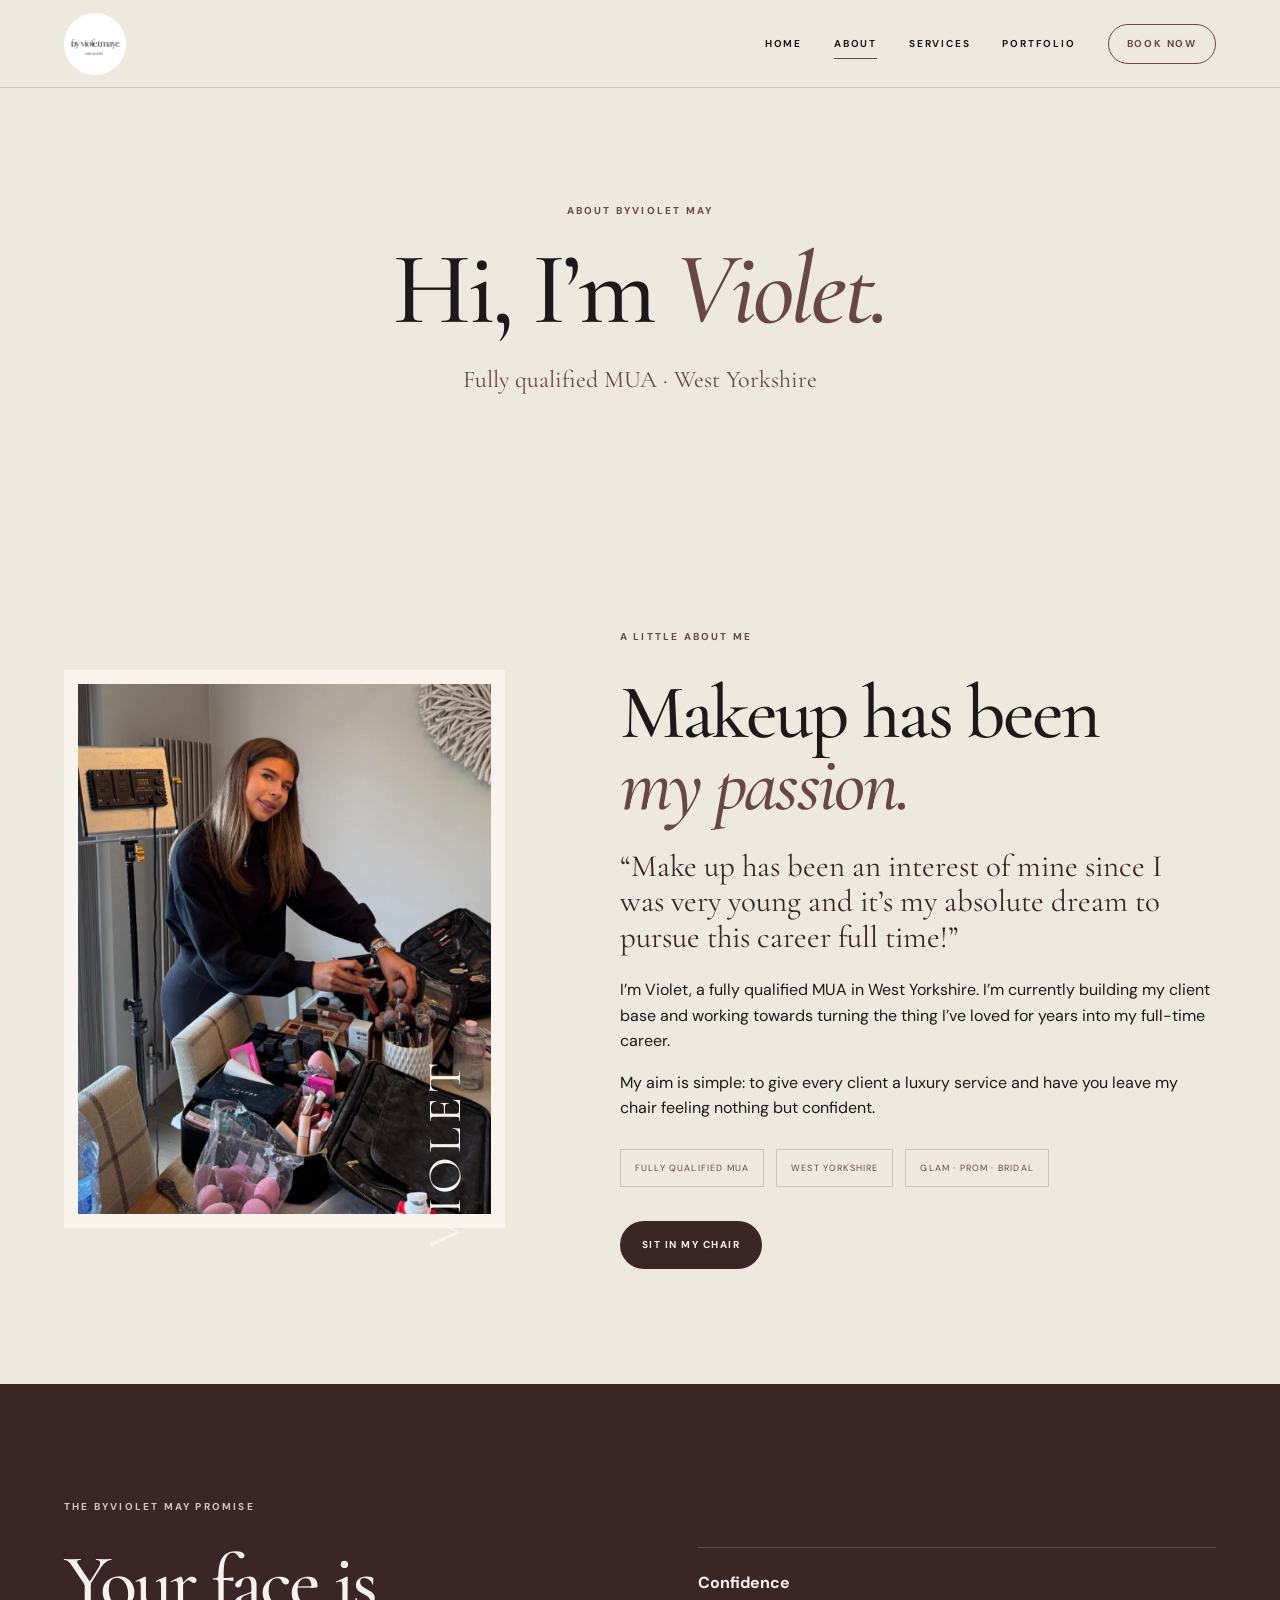
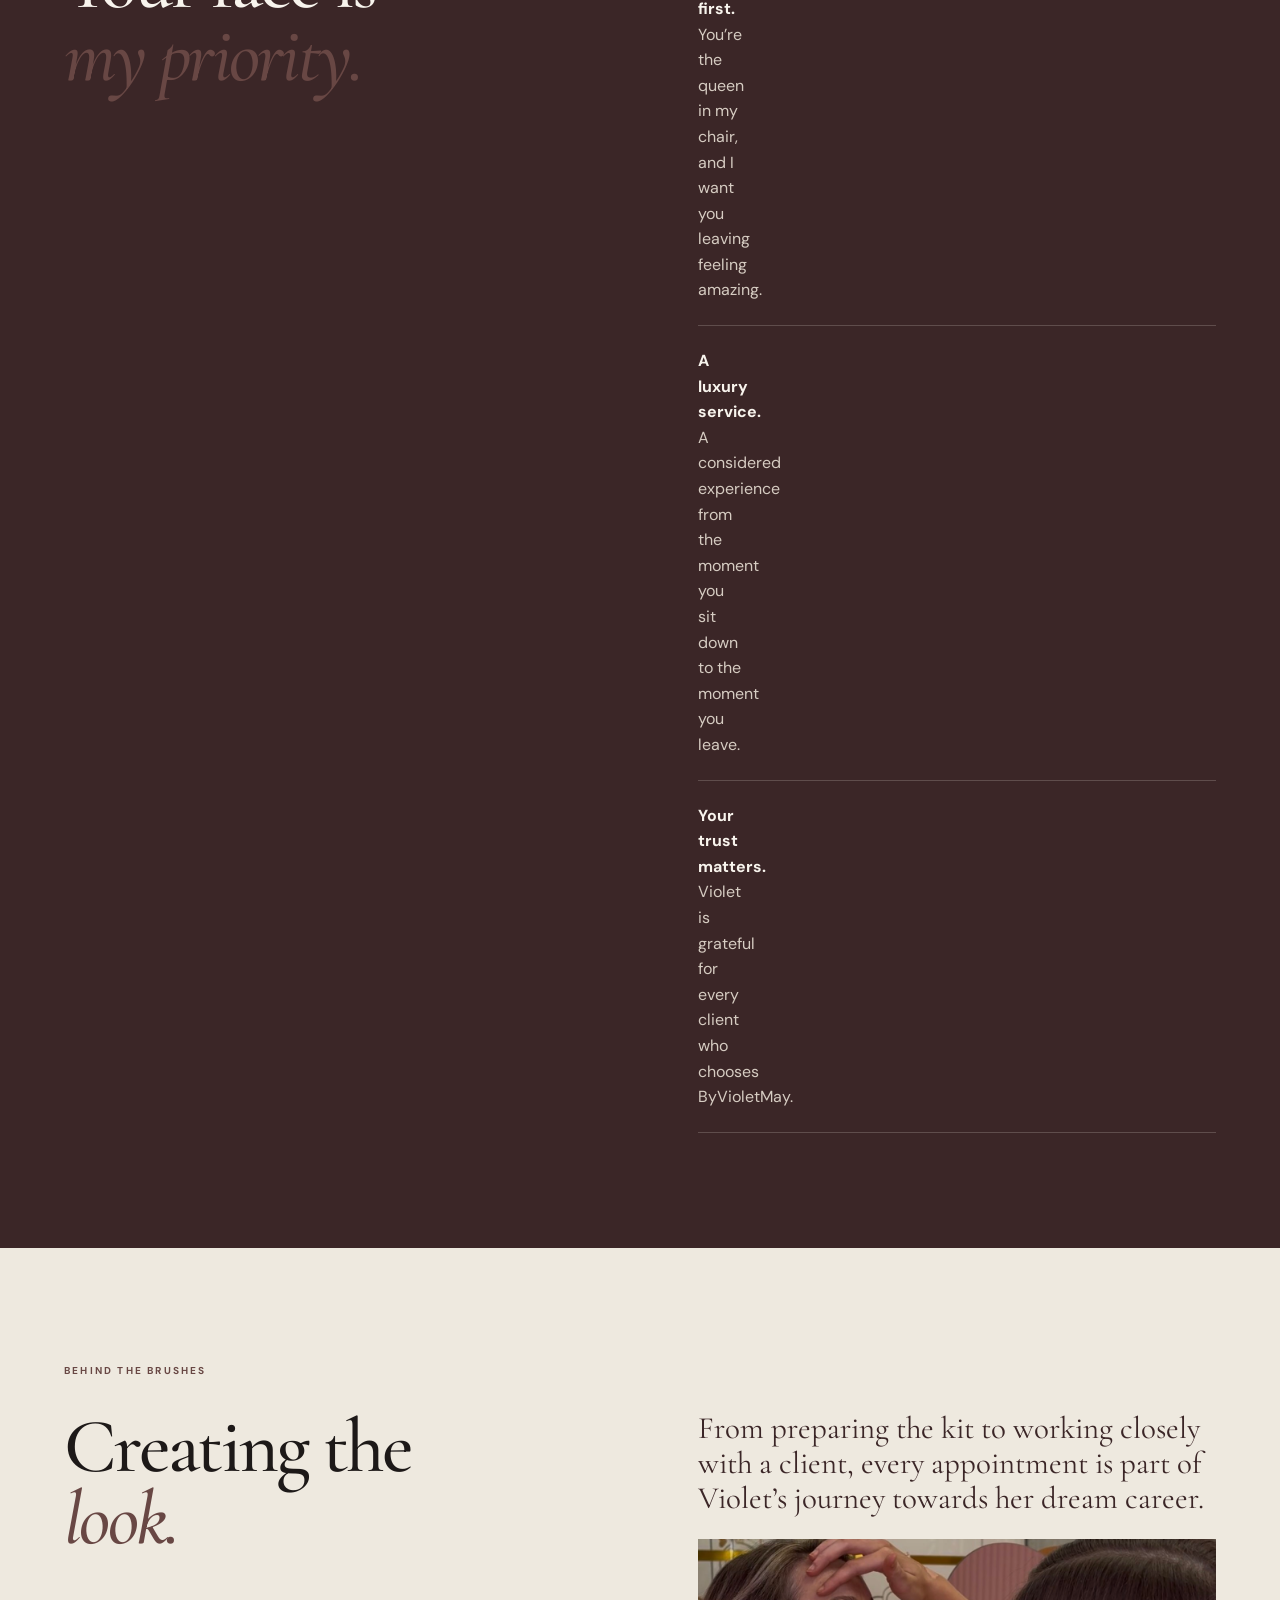
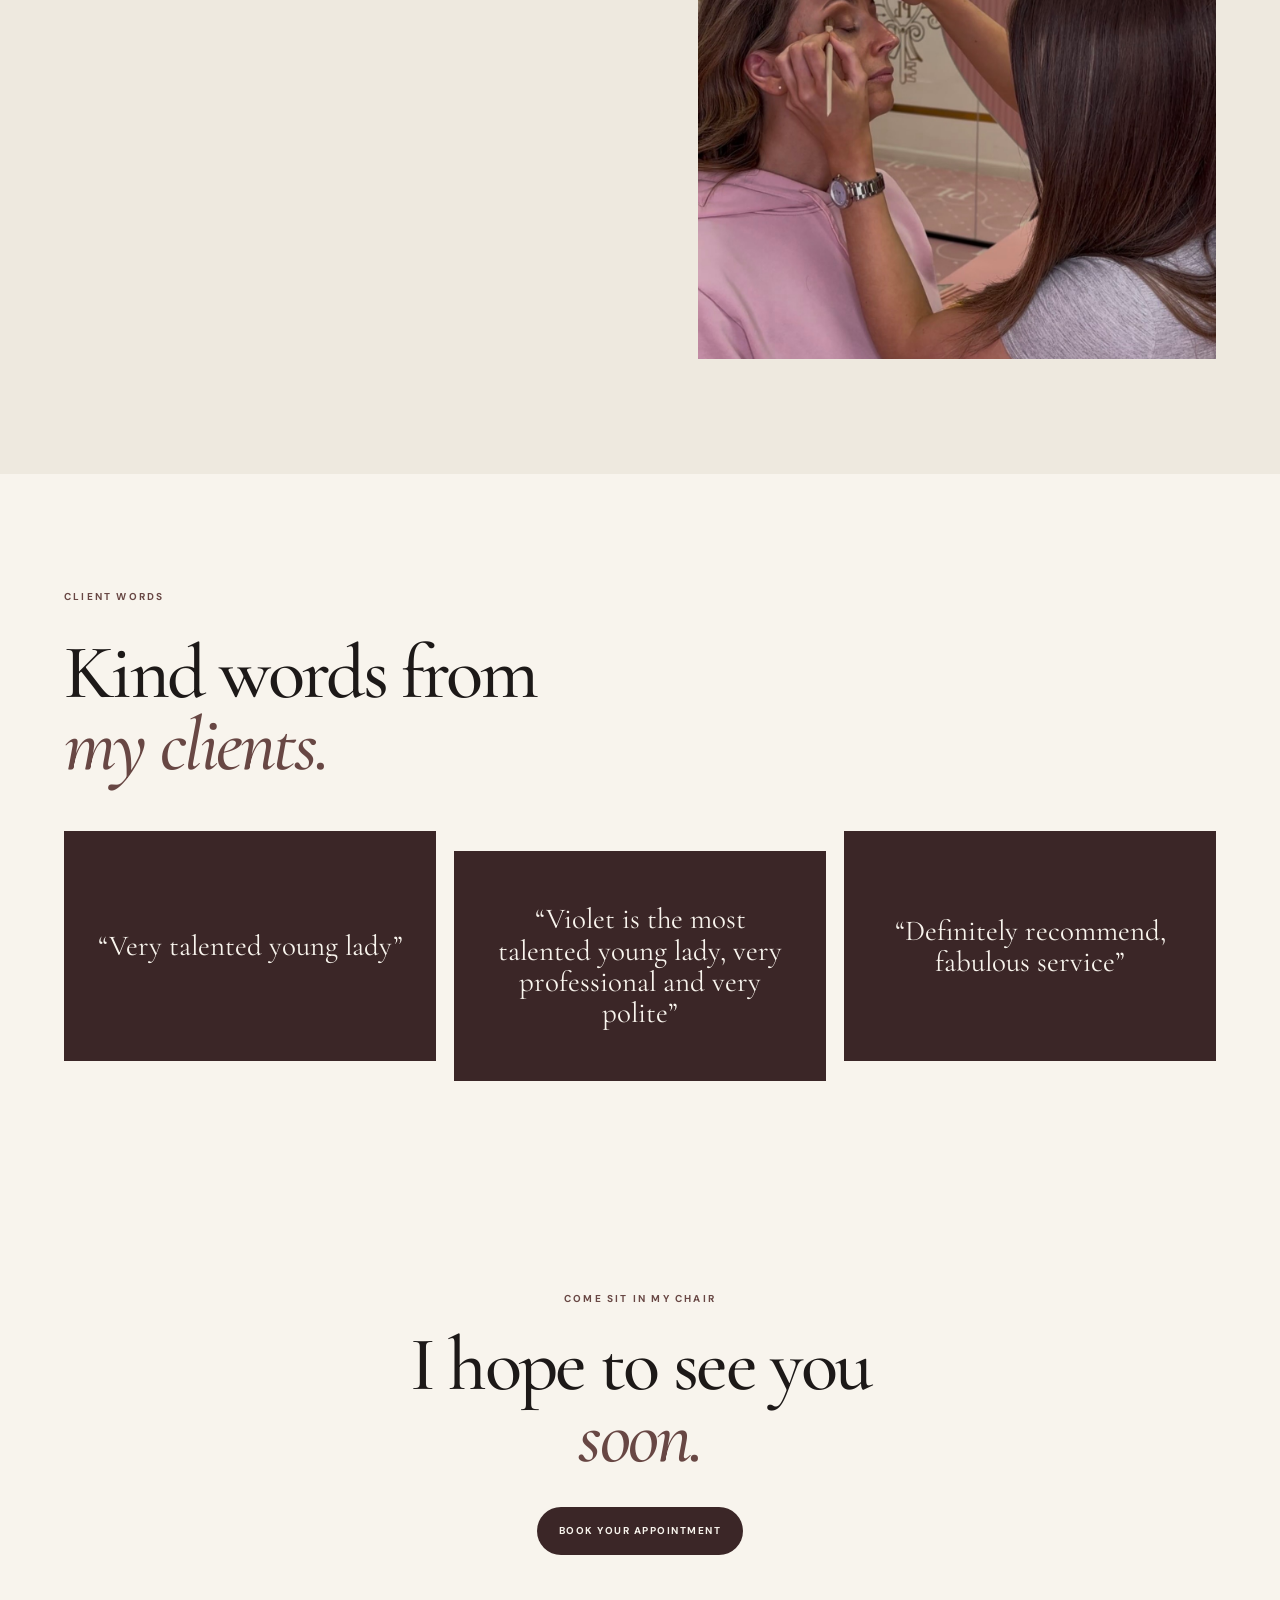
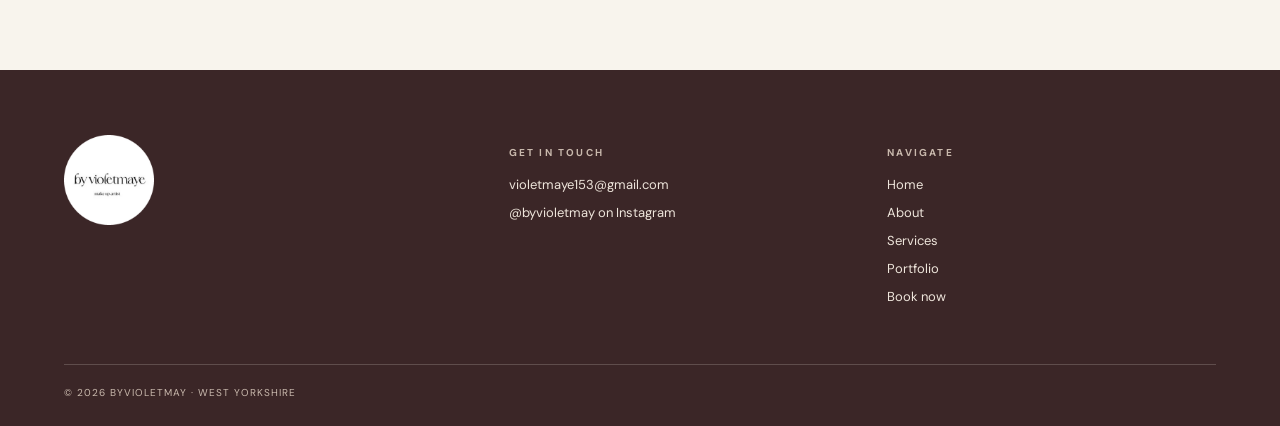
==== commit e3a6069a: "new" ====
--- a/about.html
+++ b/about.html
@@ -12,27 +12,22 @@
 <a class="nav-book " href="book.html">Book now</a>
 </nav></header><main><section class="page-hero"><p class="eyebrow">ABOUT BYVIOLET MAY</p><h1>Hi, I’m <em>Violet.</em></h1><p>Fully qualified MUA · West Yorkshire</p></section>
 <section class="section about-feature">
-<div class="about-photo"><button class="portfolio-item" data-lightbox-image="assets/violet-about.jpeg" data-alt="Violet, founder of ByVioletMay" aria-label="View Violet full size"><img src="assets/violet-about.jpeg" alt="Violet, founder of ByVioletMay"></button></div>
+<div class="about-photo"><img src="assets/violet-about.jpeg" alt="Violet, founder of ByVioletMay"></div>
 <div class="about-copy"><div class="section-kicker">A LITTLE ABOUT ME</div><h2>Makeup has been<br><em>my passion.</em></h2>
 <p class="large-copy">“Make up has been an interest of mine since I was very young and it’s my absolute dream to pursue this career full time!”</p>
 <p>I’m Violet, a fully qualified MUA in West Yorkshire. I’m currently building my client base and working towards turning the thing I’ve loved for years into my full-time career.</p>
 <p>My aim is simple: to give every client a luxury service and have you leave my chair feeling nothing but confident.</p>
 <div class="about-facts"><span class="fact">Fully qualified MUA</span><span class="fact">West Yorkshire</span><span class="fact">Glam · Prom · Bridal</span></div>
-<a class="button button-dark" href="book.html">Sit in my chair <span>↗</span></a></div></section>
+<a class="button button-dark" href="book.html">Sit in my chair</a></div></section>
 <section class="section section-dark"><div class="section-kicker">THE BYVIOLET MAY PROMISE</div><div class="promise-grid"><h2>Your face is<br><em>my priority.</em></h2><div class="promise-list">
-<div><span>01</span><p><strong>Confidence first.</strong><br>You’re the queen in my chair, and I want you leaving feeling amazing.</p></div>
-<div><span>02</span><p><strong>A luxury service.</strong><br>A considered experience from the moment you sit down to the moment you leave.</p></div>
-<div><span>03</span><p><strong>Your trust matters.</strong><br>Violet is grateful for every client who chooses ByVioletMay.</p></div></div></div></section>
-<section class="section"><div class="section-kicker">BEHIND THE BRUSHES</div><div class="intro-grid"><h2>Creating the<br><em>look.</em></h2><div><p class="large-copy">From preparing the kit to working closely with a client, every appointment is part of Violet’s journey towards her dream career.</p><button class="portfolio-item image-card" style="width:100%;height:420px" data-lightbox-image="assets/behind-01.jpeg" data-alt="Violet applying makeup to a client" aria-label="View behind the scenes full size"><img src="assets/behind-01.jpeg" alt="Violet applying makeup to a client"><span class="view-label">View full size</span></button></div></div></section>
+<div><p><strong>Confidence first.</strong><br>You’re the queen in my chair, and I want you leaving feeling amazing.</p></div>
+<div><p><strong>A luxury service.</strong><br>A considered experience from the moment you sit down to the moment you leave.</p></div>
+<div><p><strong>Your trust matters.</strong><br>Violet is grateful for every client who chooses ByVioletMay.</p></div></div></div></section>
+<section class="section"><div class="section-kicker">BEHIND THE BRUSHES</div><div class="intro-grid"><h2>Creating the<br><em>look.</em></h2><div><p class="large-copy">From preparing the kit to working closely with a client, every appointment is part of Violet’s journey towards her dream career.</p><button class="portfolio-item image-card behind-image" style="width:100%;height:420px" data-gallery-item="true" data-lightbox-image="assets/behind-01.jpeg" data-alt="Violet applying makeup to a client" aria-label="View Violet applying makeup to a client full size"><img src="assets/behind-01.jpeg" alt="Violet applying makeup to a client"><span class="view-label">View full size</span></button></div></div></section>
 <section class="section reviews"><div class="section-kicker">CLIENT WORDS</div><h2>Kind words from<br><em>my clients.</em></h2><div class="review-grid"><figure><blockquote>“Very talented young lady”</blockquote></figure><figure><blockquote>“Violet is the most talented young lady, very professional and very polite”</blockquote></figure><figure><blockquote>“Definitely recommend, fabulous service”</blockquote></figure></div></section>
-<section class="section cta"><p class="eyebrow">COME SIT IN MY CHAIR</p><h2>I hope to see you<br><em>soon.</em></h2><a class="button button-dark" href="book.html">Book your appointment <span>↗</span></a></section></main><footer class="site-footer">
+<section class="section cta"><p class="eyebrow">COME SIT IN MY CHAIR</p><h2>I hope to see you<br><em>soon.</em></h2><a class="button button-dark" href="book.html">Book your appointment</a></section></main><footer class="site-footer">
 <div class="footer-brand"><img src="assets/logo.png" alt="ByVioletMay"></div>
 <div><p class="footer-title">GET IN TOUCH</p><a href="mailto:violetmaye153@gmail.com">violetmaye153@gmail.com</a><a href="https://instagram.com/byvioletmay" target="_blank" rel="noopener">@byvioletmay on Instagram</a></div>
 <div><p class="footer-title">NAVIGATE</p><a href="index.html">Home</a><a href="about.html">About</a><a href="services.html">Services</a><a href="gallery.html">Portfolio</a><a href="book.html">Book now</a></div>
 <div class="footer-bottom">© <span id="year"></span> ByVioletMay · West Yorkshire</div>
-</footer><div class="lightbox" aria-hidden="true">
-<button class="lightbox-close" aria-label="Close">×</button>
-<div class="lightbox-content">
-<img class="lightbox-image" alt="">
-<video class="lightbox-video" playsinline></video>
-</div></div><script src="script.js"></script></body></html>+</footer><div class="lightbox" aria-hidden="true"><button class="lightbox-close" aria-label="Close">×</button><button class="lightbox-nav lightbox-prev" aria-label="Previous portfolio item">‹</button><div class="lightbox-content"><img class="lightbox-image" alt=""><video class="lightbox-video" playsinline></video></div><button class="lightbox-nav lightbox-next" aria-label="Next portfolio item">›</button></div><script src="script.js"></script></body></html>
--- a/styles.css
+++ b/styles.css
@@ -75,7 +75,7 @@
 .portfolio-item img,.portfolio-item video{width:100%;height:100%;min-height:300px;object-fit:cover;transition:transform .5s}
 .portfolio-item:hover img,.portfolio-item:hover video{transform:scale(1.035)}
 .video-item::after{content:"";position:absolute;inset:0;background:linear-gradient(180deg,transparent 60%,rgba(0,0,0,.25));pointer-events:none}
-.play-icon{position:absolute;left:50%;top:50%;transform:translate(-50%,-50%);width:0;height:0;border-top:15px solid transparent;border-bottom:15px solid transparent;border-left:22px solid white;filter:drop-shadow(0 2px 7px rgba(0,0,0,.35));z-index:2}
+.play-icon{position:absolute;left:50%;top:50%;transform:translate(-50%,-50%);width:0;height:0;border-top:15px solid transparent;border-bottom:15px solid transparent;border-left:22px solid white;z-index:2}
 .video-label{position:absolute;left:18px;bottom:16px;color:white;font-size:9px;text-transform:uppercase;letter-spacing:.18em;z-index:2}
 .image-card{position:relative}
 .image-card .view-label{position:absolute;left:18px;bottom:16px;background:rgba(248,244,237,.9);padding:7px 10px;font-size:8px;letter-spacing:.16em;text-transform:uppercase;color:var(--brown);opacity:0;transform:translateY(5px);transition:.25s}
@@ -155,3 +155,41 @@
  .booking-card{padding:35px;min-height:350px}.site-footer{padding:55px 6vw 25px;grid-template-columns:1fr}.footer-bottom{grid-column:auto}
  .lightbox{padding:12px}.lightbox-content{width:100%;height:100%}.lightbox-close{top:12px;right:12px}
 }
+
+
+/* ByVioletMay refinements */
+.hero-home{min-height:650px}
+.hero-stamp{width:150px;height:150px;padding:12px;background:rgba(59,38,39,.12)}
+.hero-stamp img{width:100%;height:100%;object-fit:contain;border-radius:50%}
+.services-photo{height:560px;min-height:560px;background-size:cover;background-position:center 45%;position:relative;overflow:hidden}
+.services-photo::before{content:"";position:absolute;inset:0;background:linear-gradient(90deg,rgba(59,38,39,.16),rgba(59,38,39,.02) 55%,rgba(59,38,39,.28))}
+.services-photo-overlay{position:absolute;inset:0;display:flex;align-items:flex-end;padding:45px 6vw;z-index:1}
+.services-photo .overlay-title{position:static;color:white;font-family:var(--serif);font-size:clamp(50px,8vw,105px);line-height:.8}
+.behind-image{cursor:default!important}
+.behind-image img{width:100%;height:100%;object-fit:cover}
+.lightbox-content{z-index:1;width:100%;height:100%;max-width:none;max-height:none}
+.lightbox img,.lightbox video{max-width:calc(100vw - 150px);max-height:calc(100vh - 80px);box-shadow:0 18px 70px rgba(0,0,0,.35)}
+.lightbox video{width:auto;height:auto;object-fit:contain}
+.lightbox-nav{position:fixed;top:50%;transform:translateY(-50%);z-index:4;width:54px;height:70px;border:1px solid rgba(255,255,255,.45);background:rgba(0,0,0,.22);color:#fff;font-family:var(--serif);font-size:52px;line-height:1;cursor:pointer;border-radius:999px;display:grid;place-items:center}
+.lightbox-nav:hover{background:#fff;color:var(--deep)}
+.lightbox-prev{left:24px}.lightbox-next{right:24px}.lightbox-nav[hidden]{display:none}
+@media(max-width:900px){
+ .hero-home{min-height:680px}.hero-home .hero-copy{min-height:680px}
+ .hero-stamp{right:7%;bottom:7%;width:125px;height:125px}
+ .services-photo{height:470px;min-height:470px}
+ .lightbox-nav{width:44px;height:58px;font-size:42px}.lightbox-prev{left:10px}.lightbox-next{right:10px}
+ .lightbox img,.lightbox video{max-width:calc(100vw - 100px);max-height:calc(100vh - 90px)}
+}
+@media(max-width:560px){
+ .hero-home{min-height:620px}.hero-home .hero-copy{min-height:620px;padding-top:75px;padding-bottom:75px}
+ .hero-stamp{width:105px;height:105px;right:6%;bottom:6%}
+ .services-photo{height:430px;min-height:430px}.services-photo-overlay{padding:35px 6vw}
+ .lightbox{padding:0}.lightbox-content{width:100%;height:100%}
+ .lightbox img,.lightbox video{max-width:calc(100vw - 80px);max-height:calc(100vh - 70px)}
+ .lightbox-nav{width:36px;height:48px;font-size:34px;background:rgba(0,0,0,.3)}.lightbox-prev{left:7px}.lightbox-next{right:7px}
+}
+
+.price-no{display:none!important}
+
+.video-label{display:none!important}
+.behind-image{cursor:pointer!important}
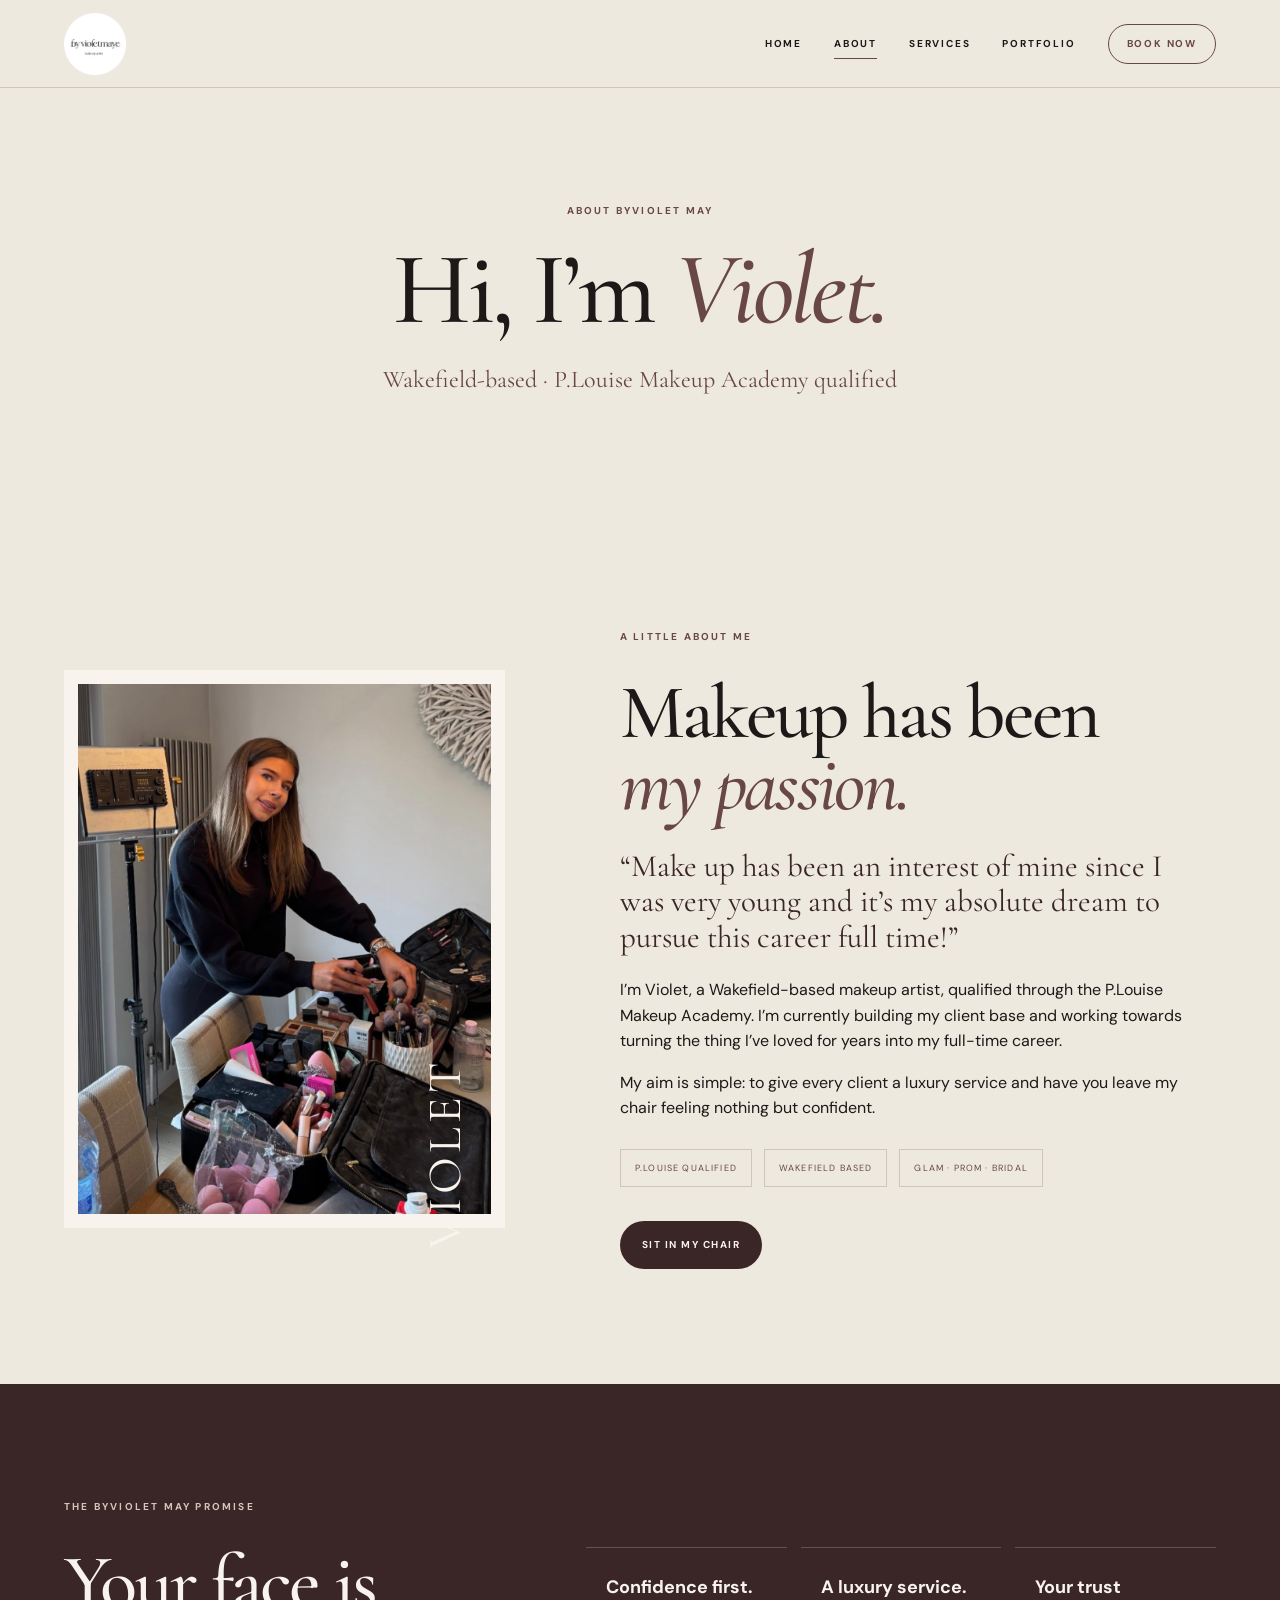
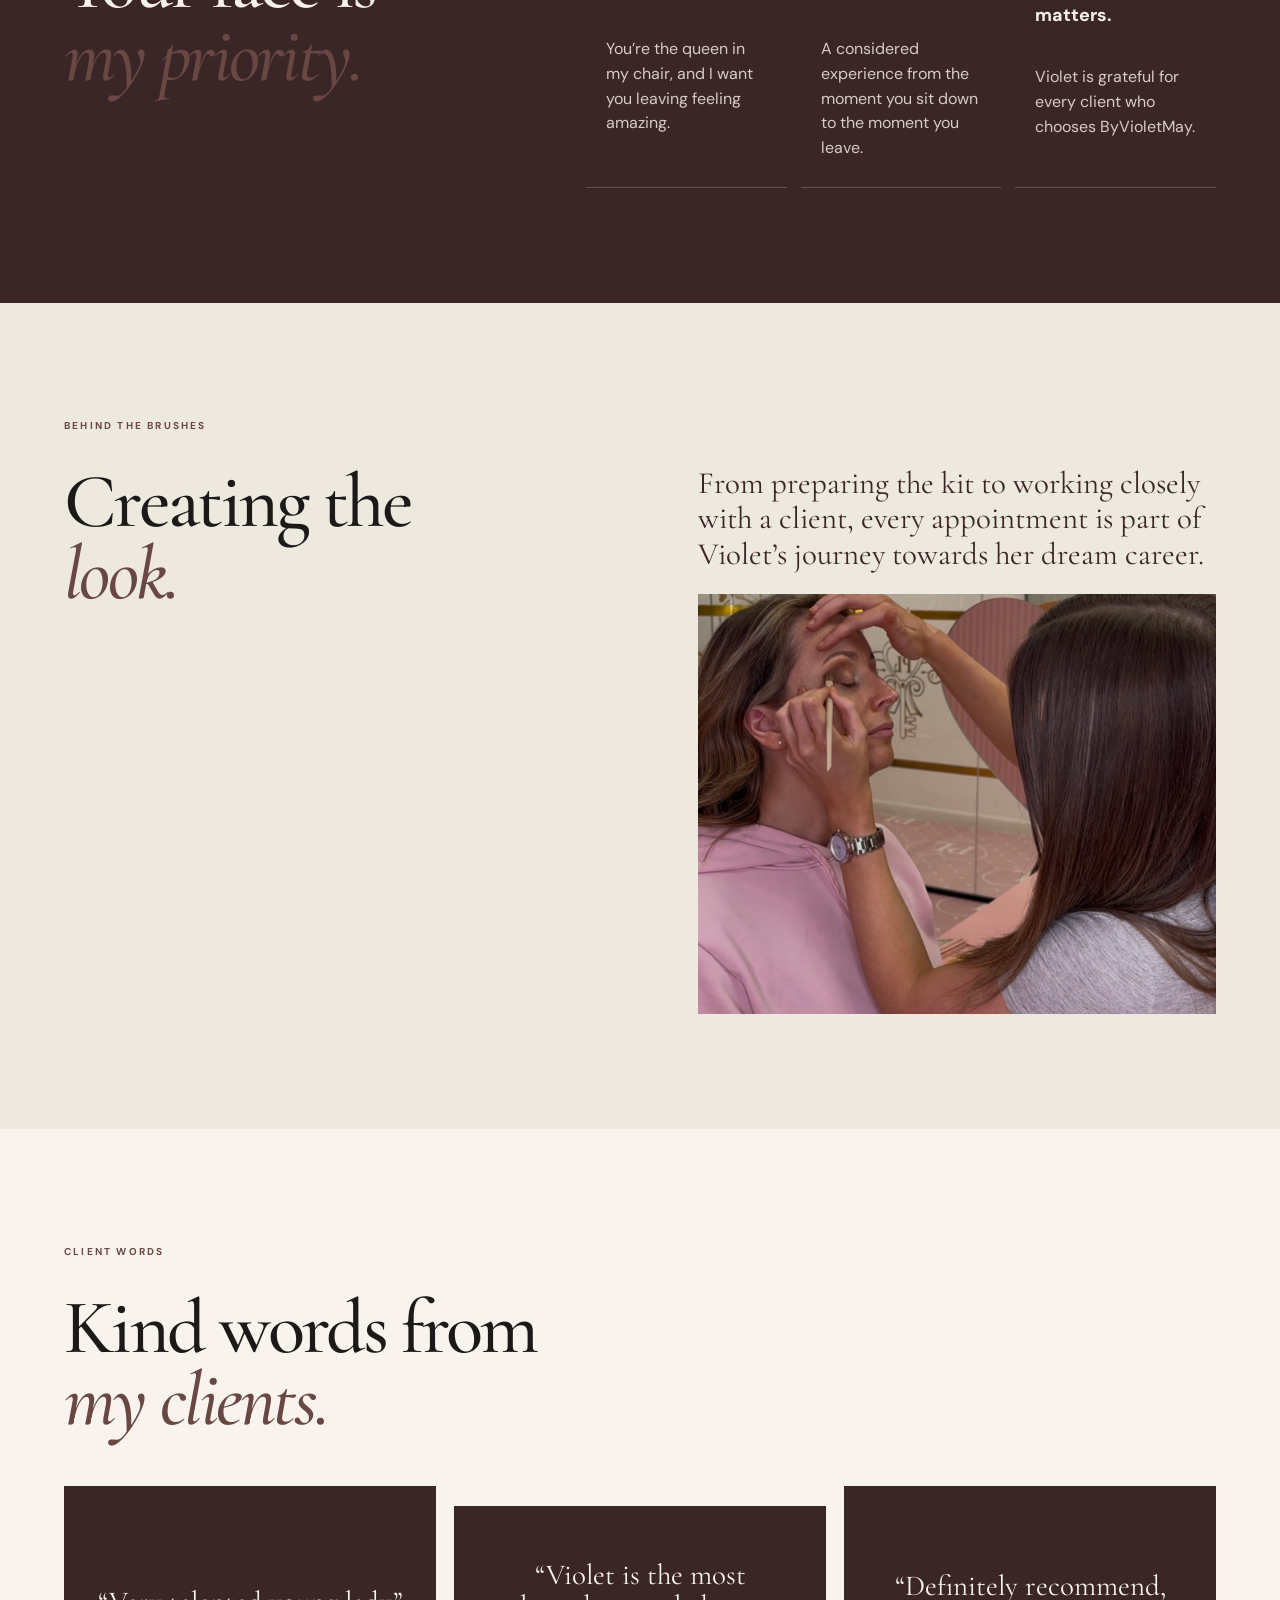
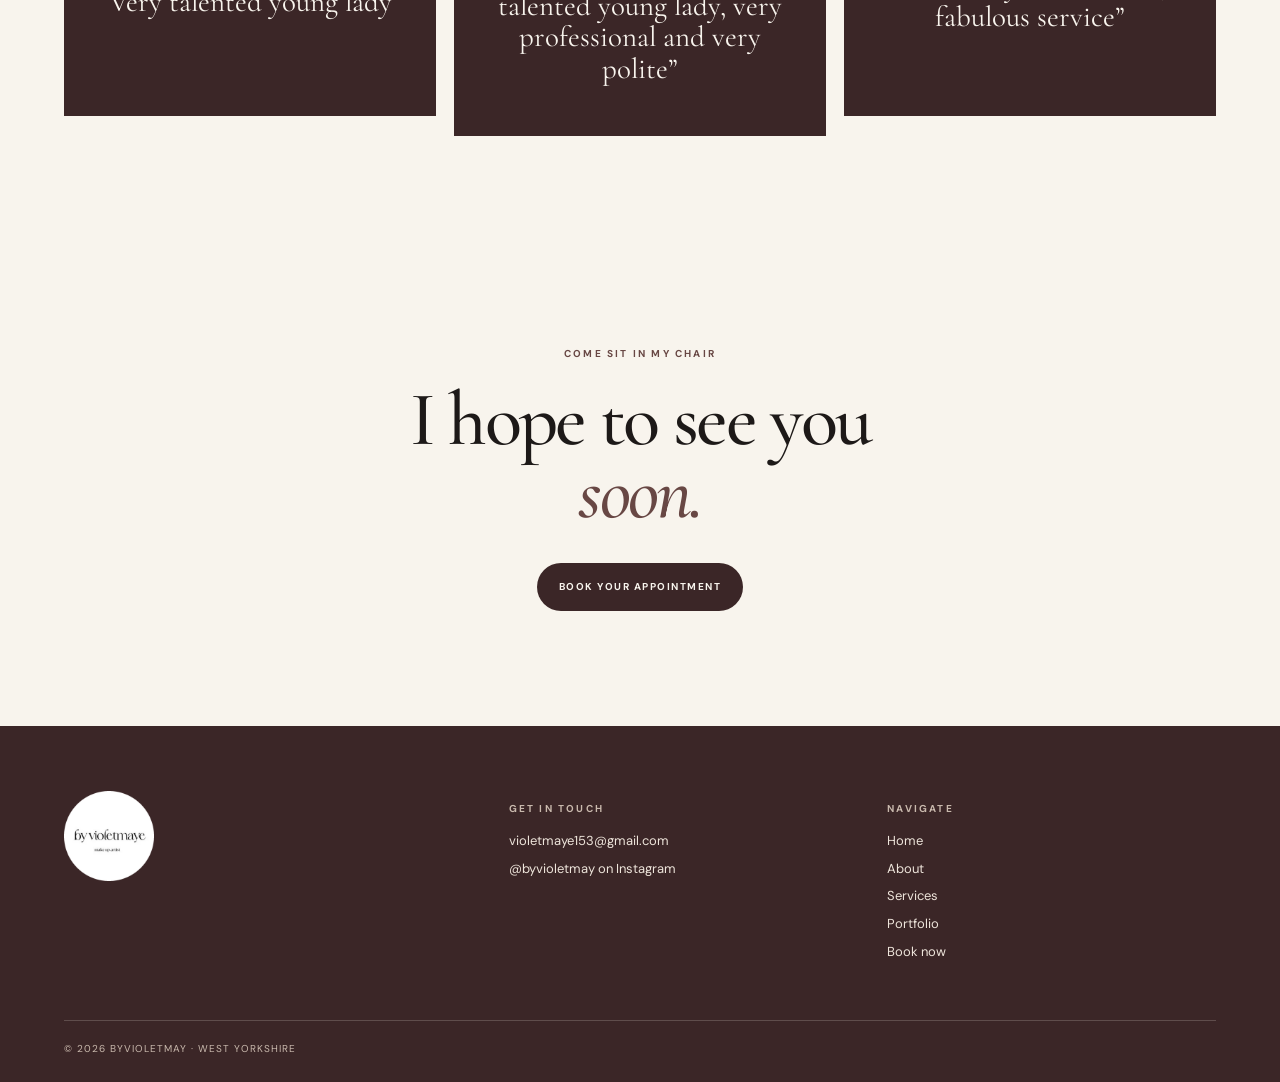
==== commit 8324825b: "m" ====
--- a/about.html
+++ b/about.html
@@ -10,14 +10,14 @@
 <a href="services.html" class="">Services</a>
 <a href="gallery.html" class="">Portfolio</a>
 <a class="nav-book " href="book.html">Book now</a>
-</nav></header><main><section class="page-hero"><p class="eyebrow">ABOUT BYVIOLET MAY</p><h1>Hi, I’m <em>Violet.</em></h1><p>Fully qualified MUA · West Yorkshire</p></section>
+</nav></header><main><section class="page-hero"><p class="eyebrow">ABOUT BYVIOLET MAY</p><h1>Hi, I’m <em>Violet.</em></h1><p>Wakefield-based · P.Louise Makeup Academy qualified</p></section>
 <section class="section about-feature">
 <div class="about-photo"><img src="assets/violet-about.jpeg" alt="Violet, founder of ByVioletMay"></div>
 <div class="about-copy"><div class="section-kicker">A LITTLE ABOUT ME</div><h2>Makeup has been<br><em>my passion.</em></h2>
 <p class="large-copy">“Make up has been an interest of mine since I was very young and it’s my absolute dream to pursue this career full time!”</p>
-<p>I’m Violet, a fully qualified MUA in West Yorkshire. I’m currently building my client base and working towards turning the thing I’ve loved for years into my full-time career.</p>
+<p>I’m Violet, a Wakefield-based makeup artist, qualified through the P.Louise Makeup Academy. I’m currently building my client base and working towards turning the thing I’ve loved for years into my full-time career.</p>
 <p>My aim is simple: to give every client a luxury service and have you leave my chair feeling nothing but confident.</p>
-<div class="about-facts"><span class="fact">Fully qualified MUA</span><span class="fact">West Yorkshire</span><span class="fact">Glam · Prom · Bridal</span></div>
+<div class="about-facts"><span class="fact">P.Louise qualified</span><span class="fact">Wakefield based</span><span class="fact">Glam · Prom · Bridal</span></div>
 <a class="button button-dark" href="book.html">Sit in my chair</a></div></section>
 <section class="section section-dark"><div class="section-kicker">THE BYVIOLET MAY PROMISE</div><div class="promise-grid"><h2>Your face is<br><em>my priority.</em></h2><div class="promise-list">
 <div><p><strong>Confidence first.</strong><br>You’re the queen in my chair, and I want you leaving feeling amazing.</p></div>
--- a/styles.css
+++ b/styles.css
@@ -43,7 +43,7 @@
 .button-dark{background:var(--deep);color:var(--paper)} .button-light{background:var(--paper);color:var(--deep)}
 .text-link{font-size:10px;text-transform:uppercase;letter-spacing:.16em;font-weight:700;color:var(--brown);display:inline-flex;gap:14px;align-items:center}
 .text-link span{font-size:18px;transition:.2s}.text-link:hover span{transform:translateX(4px)}
-.hero-stamp{position:absolute;right:6%;bottom:8%;z-index:3;border:1px solid rgba(255,255,255,.55);color:white;width:132px;height:132px;border-radius:50%;display:grid;place-items:center;text-align:center;font-family:var(--serif);font-size:20px;line-height:1;background:rgba(59,38,39,.18);backdrop-filter:blur(8px)}
+.hero-stamp{position:absolute;right:6%;bottom:8%;z-index:3;width:150px;height:150px;display:grid;place-items:center}
 .section{padding:115px 5vw;max-width:var(--max);margin:auto}
 .section-full{max-width:none}
 .section-tint{background:#e3dcd1;max-width:none}
@@ -100,11 +100,11 @@
 .about-copy h2{margin-bottom:28px}.about-copy p{max-width:590px}
 .about-facts{display:flex;flex-wrap:wrap;gap:12px;margin:28px 0 34px}
 .fact{border:1px solid var(--line);padding:11px 14px;text-transform:uppercase;letter-spacing:.13em;font-size:9px;color:var(--brown)}
-.promise-grid{display:grid;grid-template-columns:1fr 1fr;gap:9vw}
-.promise-grid h2{color:var(--paper)}
-.promise-list>div{display:grid;grid-template-columns:45px 1fr;border-top:1px solid rgba(238,233,223,.2);padding:22px 0}
-.promise-list>div:last-child{border-bottom:1px solid rgba(238,233,223,.2)}
-.promise-list span{font-size:10px;letter-spacing:.15em;color:#c9b9ad}.promise-list p{margin:0;color:#d6ccc2}.promise-list strong{color:var(--paper)}
+.promise-grid{display:grid;grid-template-columns:.8fr 1.2fr;gap:8vw;align-items:start}
+.promise-grid h2{color:var(--paper);max-width:560px}
+.promise-list{display:grid;grid-template-columns:repeat(3,1fr);gap:14px}
+.promise-list>div{border-top:1px solid rgba(238,233,223,.22);border-bottom:1px solid rgba(238,233,223,.22);padding:26px 20px;min-height:190px;display:flex;align-items:flex-start}
+.promise-list p{margin:0;color:#d6ccc2;font-size:16px;line-height:1.55}.promise-list strong{display:block;color:var(--paper);font-size:18px;margin-bottom:10px}
 .services-photo{position:relative;min-height:500px;overflow:hidden}
 .services-photo img{width:100%;height:560px;object-fit:cover;object-position:center 45%}
 .services-photo .overlay-title{position:absolute;inset:auto 6vw 45px;color:white;font-family:var(--serif);font-size:clamp(50px,8vw,105px);line-height:.8}
@@ -138,6 +138,9 @@
  .hero{display:block;min-height:760px}.hero-photo{width:100%;height:100%;opacity:.82}.hero-photo::after{background:linear-gradient(90deg,var(--cream) 0%,rgba(238,233,223,.78) 40%,rgba(238,233,223,.22) 100%)}
  .hero-copy{padding:100px 7vw;min-height:760px;display:flex;flex-direction:column;justify-content:center}.hero-stamp{right:7%;bottom:6%}
  .section{padding:90px 7vw}.intro-grid,.about-feature,.promise-grid,.pricing,.service-note{grid-template-columns:1fr;gap:50px}
+ .promise-list{grid-template-columns:1fr;gap:0}
+ .promise-list>div{min-height:0;padding:24px 0}
+ .promise-list p{font-size:17px}
  .split-photo{display:flex;flex-direction:column}.split-photo .photo-side{min-height:480px}.split-copy{padding:85px 7vw}
  .portfolio-grid{grid-template-columns:1fr 1fr}.portfolio-item{grid-column:span 1!important;grid-row:auto!important;min-height:280px}.portfolio-item img,.portfolio-item video{min-height:280px}
  .review-grid,.booking-grid{grid-template-columns:1fr}.review-grid figure:nth-child(2){transform:none}
@@ -159,7 +162,7 @@
 
 /* ByVioletMay refinements */
 .hero-home{min-height:650px}
-.hero-stamp{width:150px;height:150px;padding:12px;background:rgba(59,38,39,.12)}
+.hero-stamp{width:150px;height:150px;padding:0;background:transparent}
 .hero-stamp img{width:100%;height:100%;object-fit:contain;border-radius:50%}
 .services-photo{height:560px;min-height:560px;background-size:cover;background-position:center 45%;position:relative;overflow:hidden}
 .services-photo::before{content:"";position:absolute;inset:0;background:linear-gradient(90deg,rgba(59,38,39,.16),rgba(59,38,39,.02) 55%,rgba(59,38,39,.28))}
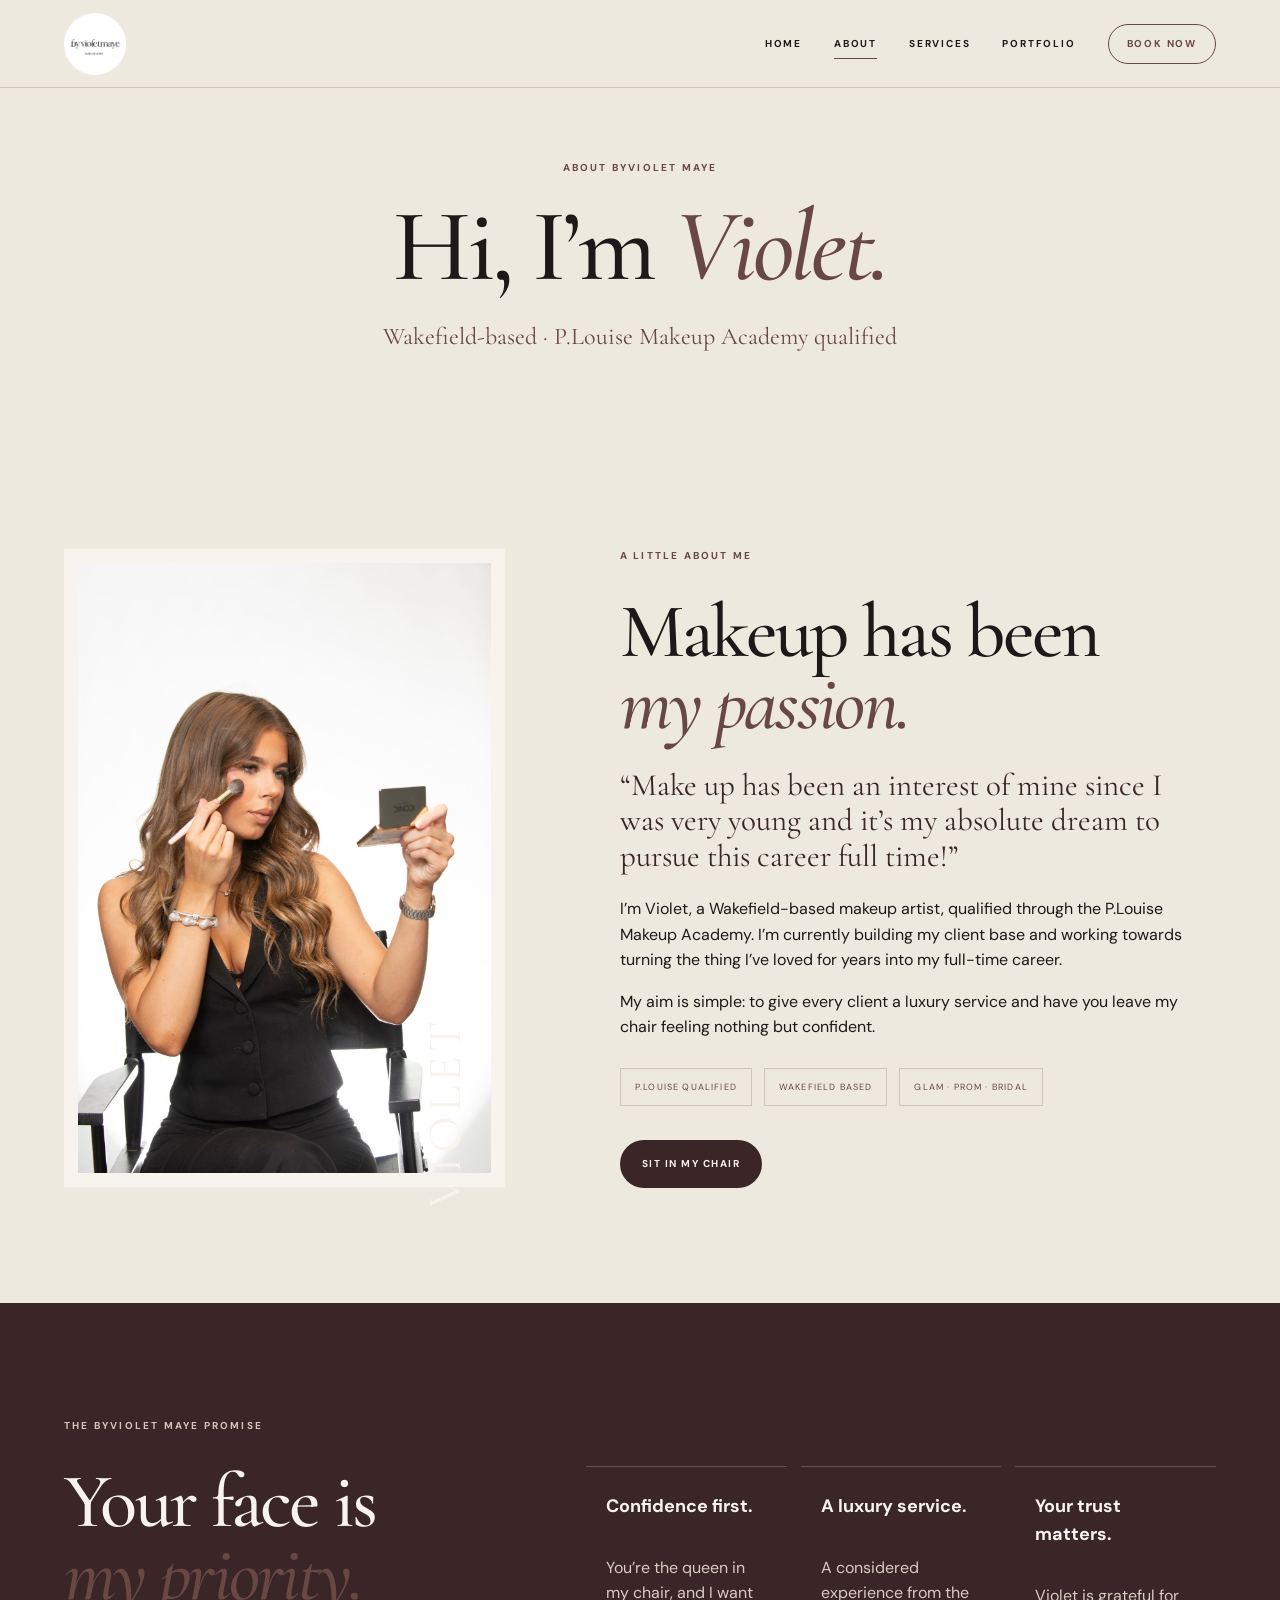
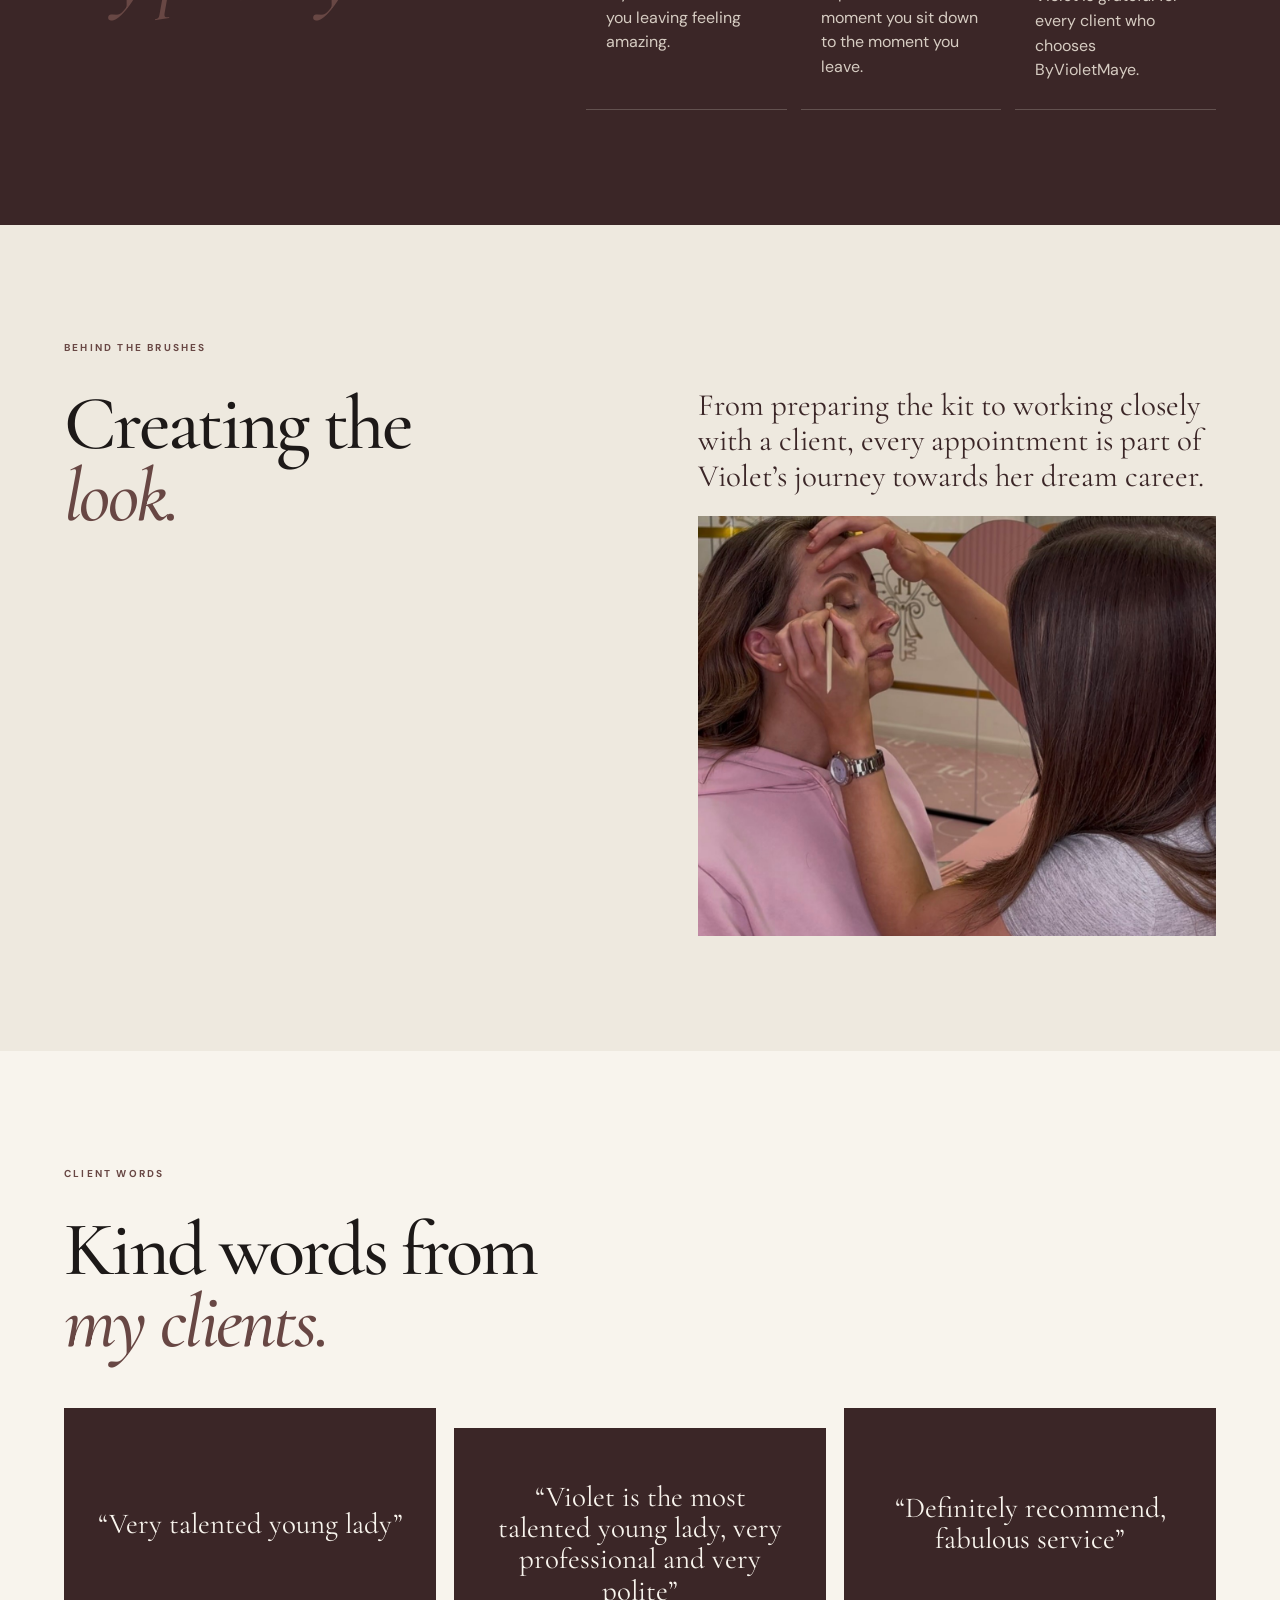
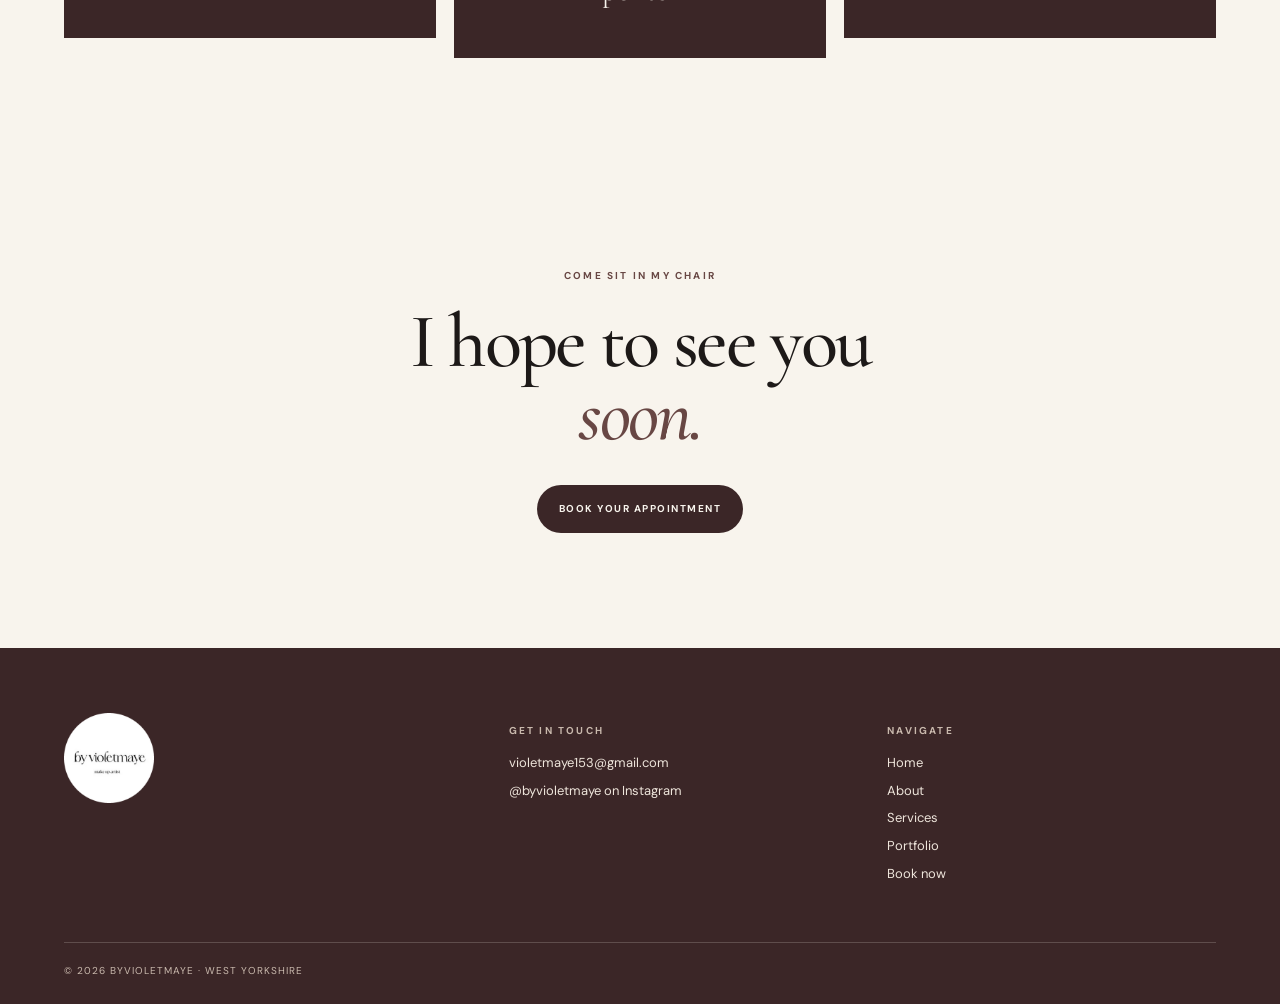
==== commit 860aa8c3: "j" ====
--- a/about.html
+++ b/about.html
@@ -1,8 +1,8 @@
 <!doctype html><html lang="en"><head><meta charset="utf-8"><meta name="viewport" content="width=device-width, initial-scale=1">
-<meta name="description" content="Meet Violet, the fully qualified makeup artist behind ByVioletMay."><meta name="theme-color" content="#eee9df"><title>About Violet — ByVioletMay</title>
+<meta name="description" content="Meet Violet, the fully qualified makeup artist behind ByVioletMaye."><meta name="theme-color" content="#eee9df"><title>About Violet — ByVioletMaye</title>
 <link rel="icon" type="image/png" href="assets/favicon.png"><link rel="apple-touch-icon" href="assets/favicon.png"><link rel="stylesheet" href="styles.css"></head><body>
 <header class="site-header">
-<a class="brand" href="index.html" aria-label="ByVioletMay home"><img src="assets/logo.png" alt="By Violet May makeup artist logo"></a>
+<a class="brand" href="index.html" aria-label="ByVioletMaye home"><img src="assets/logo.png" alt="By Violet Maye makeup artist logo"></a>
 <button class="menu-toggle" aria-label="Open menu" aria-expanded="false"><span></span><span></span></button>
 <nav class="nav" aria-label="Main navigation">
 <a href="index.html" class="">Home</a>
@@ -10,24 +10,24 @@
 <a href="services.html" class="">Services</a>
 <a href="gallery.html" class="">Portfolio</a>
 <a class="nav-book " href="book.html">Book now</a>
-</nav></header><main><section class="page-hero"><p class="eyebrow">ABOUT BYVIOLET MAY</p><h1>Hi, I’m <em>Violet.</em></h1><p>Wakefield-based · P.Louise Makeup Academy qualified</p></section>
+</nav></header><main><section class="page-hero"><p class="eyebrow">ABOUT BYVIOLET MAYE</p><h1>Hi, I’m <em>Violet.</em></h1><p>Wakefield-based · P.Louise Makeup Academy qualified</p></section>
 <section class="section about-feature">
-<div class="about-photo"><img src="assets/violet-about.jpeg" alt="Violet, founder of ByVioletMay"></div>
+<div class="about-photo"><button class="portfolio-item image-card" data-gallery-item="true" data-lightbox-image="assets/violet-about.jpeg" data-alt="Violet, founder of ByVioletMaye" aria-label="View Violet, founder of ByVioletMaye full size"><img src="assets/violet-about.jpeg" alt="Violet, founder of ByVioletMaye"><span class="view-label">View full size</span></button></div>
 <div class="about-copy"><div class="section-kicker">A LITTLE ABOUT ME</div><h2>Makeup has been<br><em>my passion.</em></h2>
 <p class="large-copy">“Make up has been an interest of mine since I was very young and it’s my absolute dream to pursue this career full time!”</p>
 <p>I’m Violet, a Wakefield-based makeup artist, qualified through the P.Louise Makeup Academy. I’m currently building my client base and working towards turning the thing I’ve loved for years into my full-time career.</p>
 <p>My aim is simple: to give every client a luxury service and have you leave my chair feeling nothing but confident.</p>
 <div class="about-facts"><span class="fact">P.Louise qualified</span><span class="fact">Wakefield based</span><span class="fact">Glam · Prom · Bridal</span></div>
 <a class="button button-dark" href="book.html">Sit in my chair</a></div></section>
-<section class="section section-dark"><div class="section-kicker">THE BYVIOLET MAY PROMISE</div><div class="promise-grid"><h2>Your face is<br><em>my priority.</em></h2><div class="promise-list">
+<section class="section section-dark"><div class="section-kicker">THE BYVIOLET MAYE PROMISE</div><div class="promise-grid"><h2>Your face is<br><em>my priority.</em></h2><div class="promise-list">
 <div><p><strong>Confidence first.</strong><br>You’re the queen in my chair, and I want you leaving feeling amazing.</p></div>
 <div><p><strong>A luxury service.</strong><br>A considered experience from the moment you sit down to the moment you leave.</p></div>
-<div><p><strong>Your trust matters.</strong><br>Violet is grateful for every client who chooses ByVioletMay.</p></div></div></div></section>
+<div><p><strong>Your trust matters.</strong><br>Violet is grateful for every client who chooses ByVioletMaye.</p></div></div></div></section>
 <section class="section"><div class="section-kicker">BEHIND THE BRUSHES</div><div class="intro-grid"><h2>Creating the<br><em>look.</em></h2><div><p class="large-copy">From preparing the kit to working closely with a client, every appointment is part of Violet’s journey towards her dream career.</p><button class="portfolio-item image-card behind-image" style="width:100%;height:420px" data-gallery-item="true" data-lightbox-image="assets/behind-01.jpeg" data-alt="Violet applying makeup to a client" aria-label="View Violet applying makeup to a client full size"><img src="assets/behind-01.jpeg" alt="Violet applying makeup to a client"><span class="view-label">View full size</span></button></div></div></section>
 <section class="section reviews"><div class="section-kicker">CLIENT WORDS</div><h2>Kind words from<br><em>my clients.</em></h2><div class="review-grid"><figure><blockquote>“Very talented young lady”</blockquote></figure><figure><blockquote>“Violet is the most talented young lady, very professional and very polite”</blockquote></figure><figure><blockquote>“Definitely recommend, fabulous service”</blockquote></figure></div></section>
 <section class="section cta"><p class="eyebrow">COME SIT IN MY CHAIR</p><h2>I hope to see you<br><em>soon.</em></h2><a class="button button-dark" href="book.html">Book your appointment</a></section></main><footer class="site-footer">
-<div class="footer-brand"><img src="assets/logo.png" alt="ByVioletMay"></div>
-<div><p class="footer-title">GET IN TOUCH</p><a href="mailto:violetmaye153@gmail.com">violetmaye153@gmail.com</a><a href="https://instagram.com/byvioletmay" target="_blank" rel="noopener">@byvioletmay on Instagram</a></div>
+<div class="footer-brand"><img src="assets/logo.png" alt="ByVioletMaye"></div>
+<div><p class="footer-title">GET IN TOUCH</p><a href="mailto:violetmaye153@gmail.com">violetmaye153@gmail.com</a><a href="https://instagram.com/byvioletmaye" target="_blank" rel="noopener">@byvioletmaye on Instagram</a></div>
 <div><p class="footer-title">NAVIGATE</p><a href="index.html">Home</a><a href="about.html">About</a><a href="services.html">Services</a><a href="gallery.html">Portfolio</a><a href="book.html">Book now</a></div>
-<div class="footer-bottom">© <span id="year"></span> ByVioletMay · West Yorkshire</div>
+<div class="footer-bottom">© <span id="year"></span> ByVioletMaye · West Yorkshire</div>
 </footer><div class="lightbox" aria-hidden="true"><button class="lightbox-close" aria-label="Close">×</button><button class="lightbox-nav lightbox-prev" aria-label="Previous portfolio item">‹</button><div class="lightbox-content"><img class="lightbox-image" alt=""><video class="lightbox-video" playsinline></video></div><button class="lightbox-nav lightbox-next" aria-label="Next portfolio item">›</button></div><script src="script.js"></script></body></html>
--- a/styles.css
+++ b/styles.css
@@ -160,7 +160,7 @@
 }
 
 
-/* ByVioletMay refinements */
+/* ByVioletMaye refinements */
 .hero-home{min-height:650px}
 .hero-stamp{width:150px;height:150px;padding:0;background:transparent}
 .hero-stamp img{width:100%;height:100%;object-fit:contain;border-radius:50%}
@@ -196,3 +196,197 @@
 
 .video-label{display:none!important}
 .behind-image{cursor:pointer!important}
+
+
+/* Final layout polish */
+.page-hero{padding:72px 5vw 52px}
+.page-hero-small{padding-bottom:42px}
+.services-photo{min-height:620px;height:620px;background-size:cover;background-position:center 42%;}
+.services-photo-overlay{padding:55px 6vw;align-items:flex-end}
+.services-photo::before{background:linear-gradient(90deg,rgba(35,24,24,.42),rgba(35,24,24,.08) 60%,rgba(35,24,24,.25));}
+.pricing-list article{grid-template-columns:minmax(0,1fr) auto auto;gap:22px;padding:28px 0}
+.pricing-list article h3{margin:0 0 4px}
+.price-book{display:inline-flex;align-items:center;justify-content:center;padding:10px 18px;border:1px solid var(--brown);border-radius:999px;color:var(--brown);text-transform:uppercase;letter-spacing:.14em;font-size:9px;font-weight:700;white-space:nowrap;transition:.2s}
+.price-book:hover{background:var(--brown);color:var(--paper)}
+@media(max-width:900px){
+ .page-hero{padding:55px 7vw 38px}
+ .page-hero-small{padding-bottom:30px}
+ .services-photo{height:500px;min-height:500px;background-position:center 42%}
+ .services-photo-overlay{padding:38px 7vw}
+ .pricing-list article{grid-template-columns:minmax(0,1fr) auto;gap:12px}
+ .pricing-list article .price-book{grid-column:2;grid-row:1 / span 2;align-self:center}
+ .pricing-list article strong{grid-column:1;grid-row:2;font-size:29px}
+}
+@media(max-width:560px){
+ .page-hero{padding:42px 6vw 28px}
+ .page-hero h1{margin-bottom:12px}
+ .page-hero p:last-child{font-size:21px;line-height:1.15}
+ .services-photo{height:430px;min-height:430px;background-position:center 40%}
+ .services-photo-overlay{padding:30px 6vw}
+ .services-photo .overlay-title{font-size:clamp(48px,15vw,72px)}
+ .pricing-list article{padding:24px 0;grid-template-columns:minmax(0,1fr) auto}
+ .pricing-list h3{font-size:30px;line-height:.98}
+ .pricing-list p{font-size:12px}
+ .pricing-list article strong{font-size:28px}
+ .price-book{padding:9px 14px;font-size:8px}
+}
+
+
+/* Services hero + pricing correction */
+.services-hero{
+  position:relative;
+  max-width:none;
+  min-height:590px;
+  padding:80px 5vw 70px;
+  display:flex;
+  align-items:center;
+  justify-content:center;
+  overflow:hidden;
+  background-size:cover;
+  background-position:center 42%;
+  isolation:isolate;
+}
+.services-hero::before{
+  content:"";
+  position:absolute;
+  inset:0;
+  background:linear-gradient(90deg,rgba(238,233,223,.94) 0%,rgba(238,233,223,.76) 34%,rgba(238,233,223,.28) 68%,rgba(59,38,39,.12) 100%);
+  z-index:-1;
+}
+.services-hero-content{
+  position:relative;
+  z-index:1;
+  width:min(850px,100%);
+  text-align:center;
+}
+.services-hero .eyebrow{margin-bottom:16px}
+.services-hero h1{margin-bottom:14px}
+.services-hero p:last-child{margin:0;max-width:700px;margin-inline:auto}
+
+/* Clean service pricing: title, price and book never overlap */
+.pricing-list article{
+  display:grid;
+  grid-template-columns:minmax(0,1fr) auto auto;
+  grid-template-areas:"service price book";
+  align-items:center;
+  gap:24px;
+  padding:27px 0;
+}
+.pricing-list article>div{grid-area:service;min-width:0}
+.pricing-list article>strong{grid-area:price;white-space:nowrap}
+.pricing-list article>.price-book{grid-area:book}
+
+@media(max-width:900px){
+  .services-hero{min-height:520px;height:520px;padding:60px 7vw 45px;background-position:center 42%}
+  .services-hero::before{background:linear-gradient(90deg,rgba(238,233,223,.91) 0%,rgba(238,233,223,.72) 48%,rgba(238,233,223,.28) 100%)}
+  .pricing-list article{grid-template-columns:minmax(0,1fr) auto;grid-template-areas:"service book" "price book";gap:5px 18px;padding:25px 0}
+  .pricing-list article>strong{font-size:29px;line-height:1}
+  .pricing-list article>.price-book{align-self:center}
+}
+@media(max-width:560px){
+  .services-hero{min-height:475px;height:475px;padding:48px 6vw 34px;background-position:center 40%}
+  .services-hero::before{background:linear-gradient(90deg,rgba(238,233,223,.88) 0%,rgba(238,233,223,.66) 54%,rgba(238,233,223,.25) 100%)}
+  .services-hero .eyebrow{margin-bottom:12px}
+  .services-hero h1{font-size:56px;margin-bottom:11px}
+  .services-hero p:last-child{font-size:20px;line-height:1.18}
+  .pricing-list article{grid-template-columns:minmax(0,1fr) auto;grid-template-areas:"service book" "price book";gap:4px 14px;padding:24px 0}
+  .pricing-list h3{font-size:31px;line-height:.98}
+  .pricing-list p{font-size:12px;line-height:1.2}
+  .pricing-list article>strong{font-size:27px}
+  .price-book{padding:10px 15px;font-size:8px}
+}
+
+
+/* Services hero: full-bleed image behind the copy, matching the home hero treatment */
+.services-hero{
+  max-width:none;
+  width:100%;
+  min-height:700px;
+  height:700px;
+  padding:70px 5vw;
+  display:flex;
+  align-items:center;
+  justify-content:center;
+  position:relative;
+  overflow:hidden;
+  background-size:cover;
+  background-position:center center;
+  isolation:isolate;
+}
+.services-hero::before{
+  content:"";
+  position:absolute;
+  inset:0;
+  z-index:-1;
+  background:linear-gradient(90deg,rgba(238,233,223,.88) 0%,rgba(238,233,223,.62) 34%,rgba(238,233,223,.22) 66%,rgba(35,24,24,.16) 100%);
+}
+.services-hero-content{
+  position:relative;
+  z-index:1;
+  width:min(900px,100%);
+  text-align:center;
+}
+.services-hero .eyebrow{margin-bottom:14px}
+.services-hero h1{margin-bottom:14px}
+.services-hero p:last-child{margin:0 auto;max-width:720px}
+@media(max-width:900px){
+  .services-hero{min-height:650px;height:650px;padding:55px 7vw 45px;background-position:center center}
+  .services-hero::before{background:linear-gradient(90deg,rgba(238,233,223,.84) 0%,rgba(238,233,223,.58) 48%,rgba(238,233,223,.18) 100%)}
+}
+@media(max-width:560px){
+  .services-hero{min-height:620px;height:620px;padding:45px 6vw 35px;background-position:center center}
+  .services-hero::before{background:linear-gradient(90deg,rgba(238,233,223,.82) 0%,rgba(238,233,223,.52) 52%,rgba(238,233,223,.16) 100%)}
+  .services-hero h1{font-size:59px}
+  .services-hero p:last-child{font-size:21px;line-height:1.18}
+}
+
+/* Final Services hero image fit — keep the existing layout, only correct the image scale/crop */
+.services-hero{
+  min-height:650px;
+  height:650px;
+  background-size:cover;
+  background-position:center center;
+}
+.services-hero::before{
+  background:linear-gradient(90deg,rgba(238,233,223,.68) 0%,rgba(238,233,223,.36) 40%,rgba(238,233,223,.10) 72%,rgba(35,24,24,.12) 100%);
+}
+@media(max-width:900px){
+  .services-hero{
+    min-height:520px;
+    height:520px;
+    background-size:cover;
+    background-position:center center;
+  }
+  .services-hero::before{
+    background:linear-gradient(90deg,rgba(238,233,223,.66) 0%,rgba(238,233,223,.30) 48%,rgba(238,233,223,.08) 100%);
+  }
+}
+@media(max-width:560px){
+  .services-hero{
+    min-height:470px;
+    height:470px;
+    background-size:cover;
+    background-position:center center;
+  }
+  .services-hero::before{
+    background:linear-gradient(90deg,rgba(238,233,223,.62) 0%,rgba(238,233,223,.25) 52%,rgba(238,233,223,.06) 100%);
+  }
+}
+
+/* Final Services hero readability: soften the background image slightly so the copy stays clear. */
+.services-hero::before{
+  background:linear-gradient(90deg,rgba(238,233,223,.76) 0%,rgba(238,233,223,.50) 40%,rgba(238,233,223,.16) 72%,rgba(35,24,24,.10) 100%);
+}
+@media(max-width:900px){
+  .services-hero::before{
+    background:linear-gradient(90deg,rgba(238,233,223,.74) 0%,rgba(238,233,223,.46) 48%,rgba(238,233,223,.12) 100%);
+  }
+}
+@media(max-width:560px){
+  .services-hero::before{
+    background:linear-gradient(90deg,rgba(238,233,223,.74) 0%,rgba(238,233,223,.44) 52%,rgba(238,233,223,.10) 100%);
+  }
+}
+
+/* Mobile: remove extra home hero logo */
+@media(max-width:900px){.hero-stamp{display:none}}
